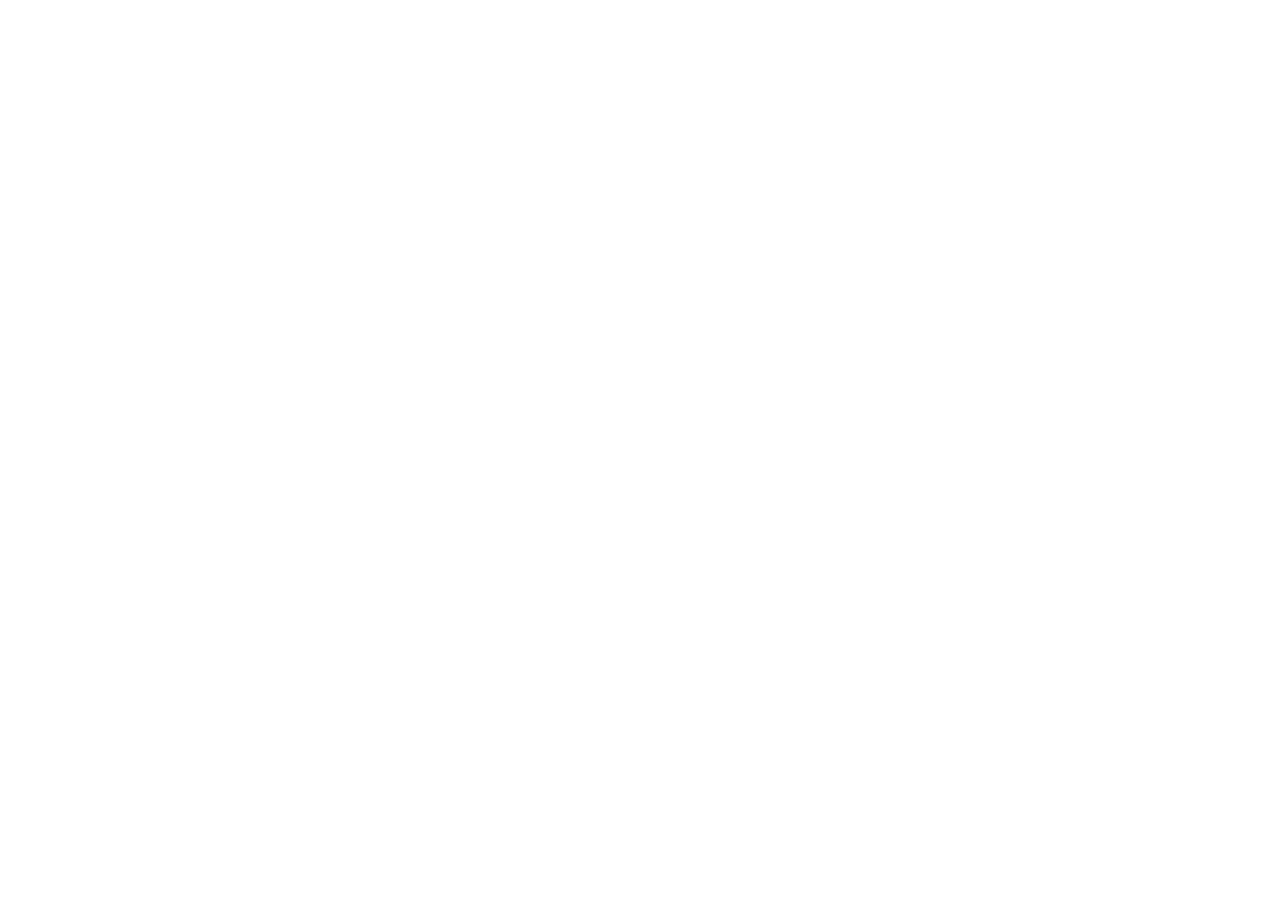
==== contacto/index.html @ 6a078e5f "chore: create multipage project structure" ====
<!DOCTYPE html>
<html lang="es">
<head>
  <meta charset="UTF-8">
  <meta name="viewport" content="width=device-width, initial-scale=1.0">
  <title>Contacto | Silveira Construcciones</title>
  <link rel="stylesheet" href="../css/style.css">
  <script src="../js/script.js" defer></script>
</head>
<body>
</body>
</html>
---- css/style.css ----
:root {
  --color-black: #111111;
  --color-dark: #1a1a1a;
  --color-gray: #6b6b6b;
  --color-light-gray: #f3f3f3;
  --color-white: #ffffff;
  --color-gold: #c6a15b;
  --color-gold-dark: #a88443;

  --space-xs: 0.25rem;
  --space-sm: 0.5rem;
  --space-md: 1rem;
  --space-lg: 1.5rem;
  --space-xl: 2rem;
  --space-2xl: 3rem;
  --space-3xl: 4rem;

  --content-max-width: 75rem;

  --transition-fast: 150ms ease;
  --transition-base: 250ms ease;
  --transition-slow: 400ms ease;
}

/* Reset básico */
*,
*::before,
*::after {
  box-sizing: border-box;
}

* {
  margin: 0;
  padding: 0;
}

body {
  line-height: 1.5;
}

img,
picture,
video,
canvas,
svg {
  display: block;
  max-width: 100%;
}

img,
video {
  height: auto;
}

button,
input,
textarea,
select {
  font: inherit;
}
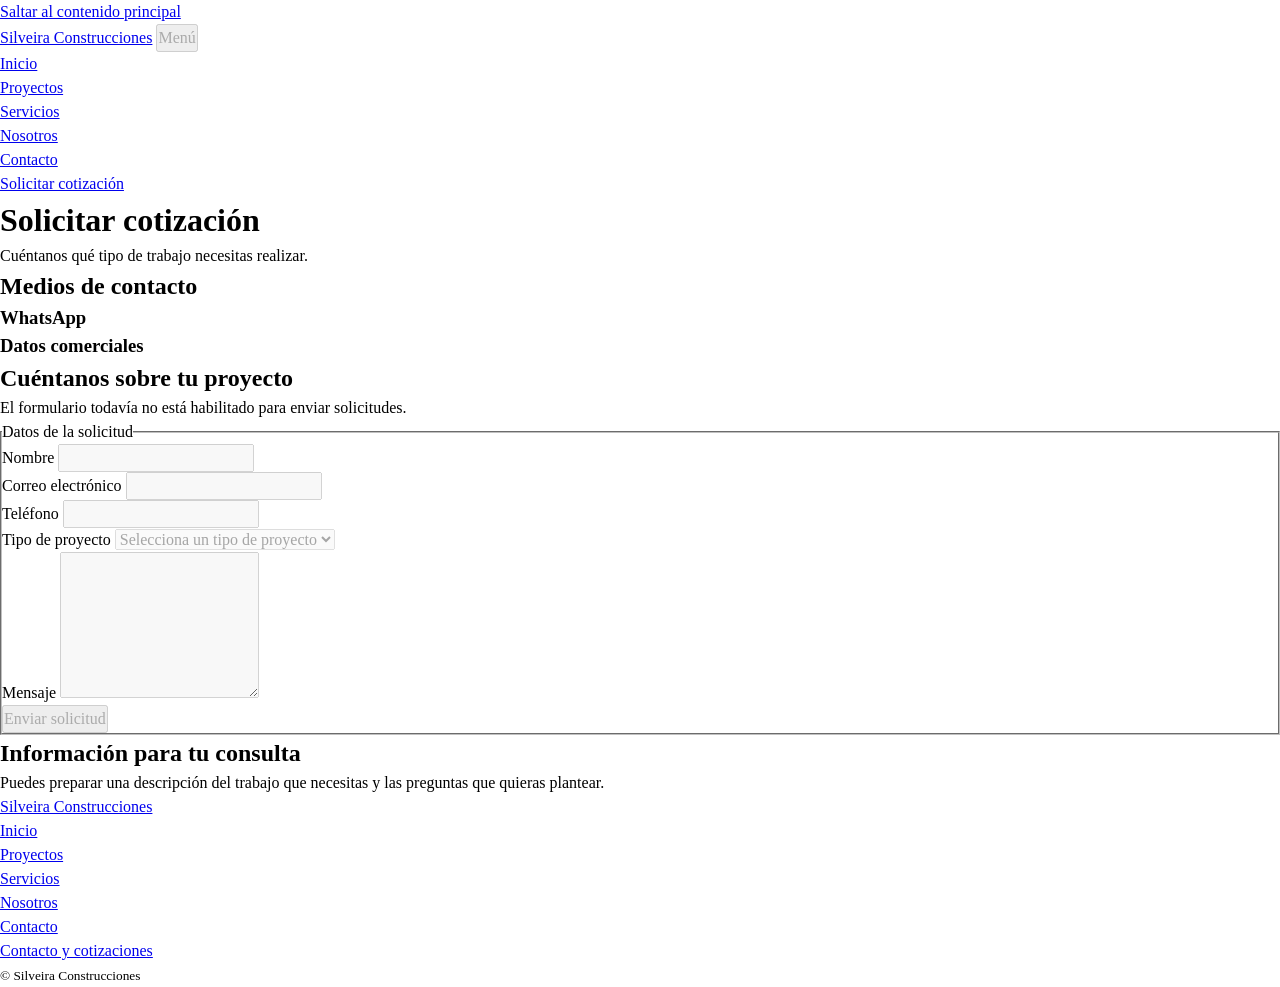
==== commit 10df3f2f: "feat: build semantic structure for main pages" ====
--- a/contacto/index.html
+++ b/contacto/index.html
@@ -8,5 +8,111 @@
   <script src="../js/script.js" defer></script>
 </head>
 <body>
+  <a class="skip-link" href="#contenido-principal">Saltar al contenido principal</a>
+
+  <!-- =========================
+       CABECERA Y NAVEGACIÓN
+  ========================= -->
+  <header class="site-header">
+    <a class="site-brand" href="../">Silveira Construcciones</a>
+    <button class="menu-toggle" type="button" aria-controls="main-navigation" aria-expanded="true" disabled>Menú</button>
+    <nav id="main-navigation" class="main-nav" aria-label="Navegación principal">
+      <ul class="nav-list">
+        <li><a class="nav-link" href="../">Inicio</a></li>
+        <li><a class="nav-link" href="../proyectos/">Proyectos</a></li>
+        <li><a class="nav-link" href="../servicios/">Servicios</a></li>
+        <li><a class="nav-link" href="../nosotros/">Nosotros</a></li>
+        <li><a class="nav-link" href="../contacto/" aria-current="page">Contacto</a></li>
+      </ul>
+    </nav>
+    <a class="button-link" href="../contacto/">Solicitar cotización</a>
+  </header>
+
+  <main id="contenido-principal" tabindex="-1">
+    <header class="page-intro">
+      <h1 id="page-title">Solicitar cotización</h1>
+      <p>Cuéntanos qué tipo de trabajo necesitas realizar.</p>
+    </header>
+
+    <section id="medios-de-contacto" aria-labelledby="medios-de-contacto-title">
+      <h2 id="medios-de-contacto-title">Medios de contacto</h2>
+      <h3>WhatsApp</h3>
+      <!-- Pendiente: confirmar el número y el enlace de WhatsApp antes de habilitar el contacto. -->
+      <h3>Datos comerciales</h3>
+      <!-- Pendiente: confirmar teléfono, correo electrónico, dirección si corresponde y demás datos comerciales. Incorporar los datos de contacto en un elemento address cuando estén disponibles. -->
+    </section>
+
+    <!-- =========================
+         FORMULARIO DE COTIZACIÓN
+    ========================= -->
+
+    <section id="formulario" aria-labelledby="formulario-title">
+      <h2 id="formulario-title">Cuéntanos sobre tu proyecto</h2>
+      <p id="form-status">El formulario todavía no está habilitado para enviar solicitudes.</p>
+      <form class="contact-form" aria-describedby="form-status">
+        <fieldset disabled>
+          <legend>Datos de la solicitud</legend>
+          <div class="form-field">
+            <label for="contact-name">Nombre</label>
+            <input id="contact-name" name="name" type="text" autocomplete="name">
+          </div>
+          <div class="form-field">
+            <label for="contact-email">Correo electrónico</label>
+            <input id="contact-email" name="email" type="email" autocomplete="email">
+          </div>
+          <div class="form-field">
+            <label for="contact-phone">Teléfono</label>
+            <input id="contact-phone" name="phone" type="tel" autocomplete="tel">
+          </div>
+          <div class="form-field">
+            <label for="project-type">Tipo de proyecto</label>
+            <select id="project-type" name="projectType">
+              <option value="">Selecciona un tipo de proyecto</option>
+              <option value="renovation">Reformas integrales</option>
+              <option value="construction">Construcción</option>
+              <option value="completion">Finalización de obras</option>
+              <option value="maintenance">Mantenimiento</option>
+            </select>
+          </div>
+          <div class="form-field">
+            <label for="contact-message">Mensaje</label>
+            <textarea id="contact-message" name="message" rows="6"></textarea>
+          </div>
+          <button type="button" disabled>Enviar solicitud</button>
+        </fieldset>
+      </form>
+      <!-- Pendiente: definir el envío, los campos obligatorios y el tratamiento de datos antes de habilitar el formulario. -->
+    </section>
+
+    <section id="consulta" aria-labelledby="consulta-title">
+      <h2 id="consulta-title">Información para tu consulta</h2>
+      <p>Puedes preparar una descripción del trabajo que necesitas y las preguntas que quieras plantear.</p>
+      <!-- Pendiente: confirmar qué información debe aportar el cliente y cómo se desarrolla la cotización, sin prometer plazos de respuesta. -->
+    </section>
+  </main>
+
+  <!-- =========================
+       PIE DE PÁGINA
+  ========================= -->
+  <footer class="site-footer">
+    <a class="site-brand" href="../">Silveira Construcciones</a>
+    <nav aria-label="Navegación del pie de página">
+      <ul class="footer-nav-list">
+        <li><a href="../">Inicio</a></li>
+        <li><a href="../proyectos/">Proyectos</a></li>
+        <li><a href="../servicios/">Servicios</a></li>
+        <li><a href="../nosotros/">Nosotros</a></li>
+        <li><a href="../contacto/" aria-current="page">Contacto</a></li>
+      </ul>
+    </nav>
+    <div class="footer-contact">
+      <a href="../contacto/">Contacto y cotizaciones</a>
+      <!-- Pendiente: incorporar los datos de contacto verificados en un elemento address. -->
+    </div>
+    <div class="footer-social">
+      <!-- Pendiente: incorporar el enlace al perfil real de Instagram una vez confirmada su URL. -->
+    </div>
+    <p class="copyright"><small>&copy; Silveira Construcciones</small></p>
+  </footer>
 </body>
 </html>
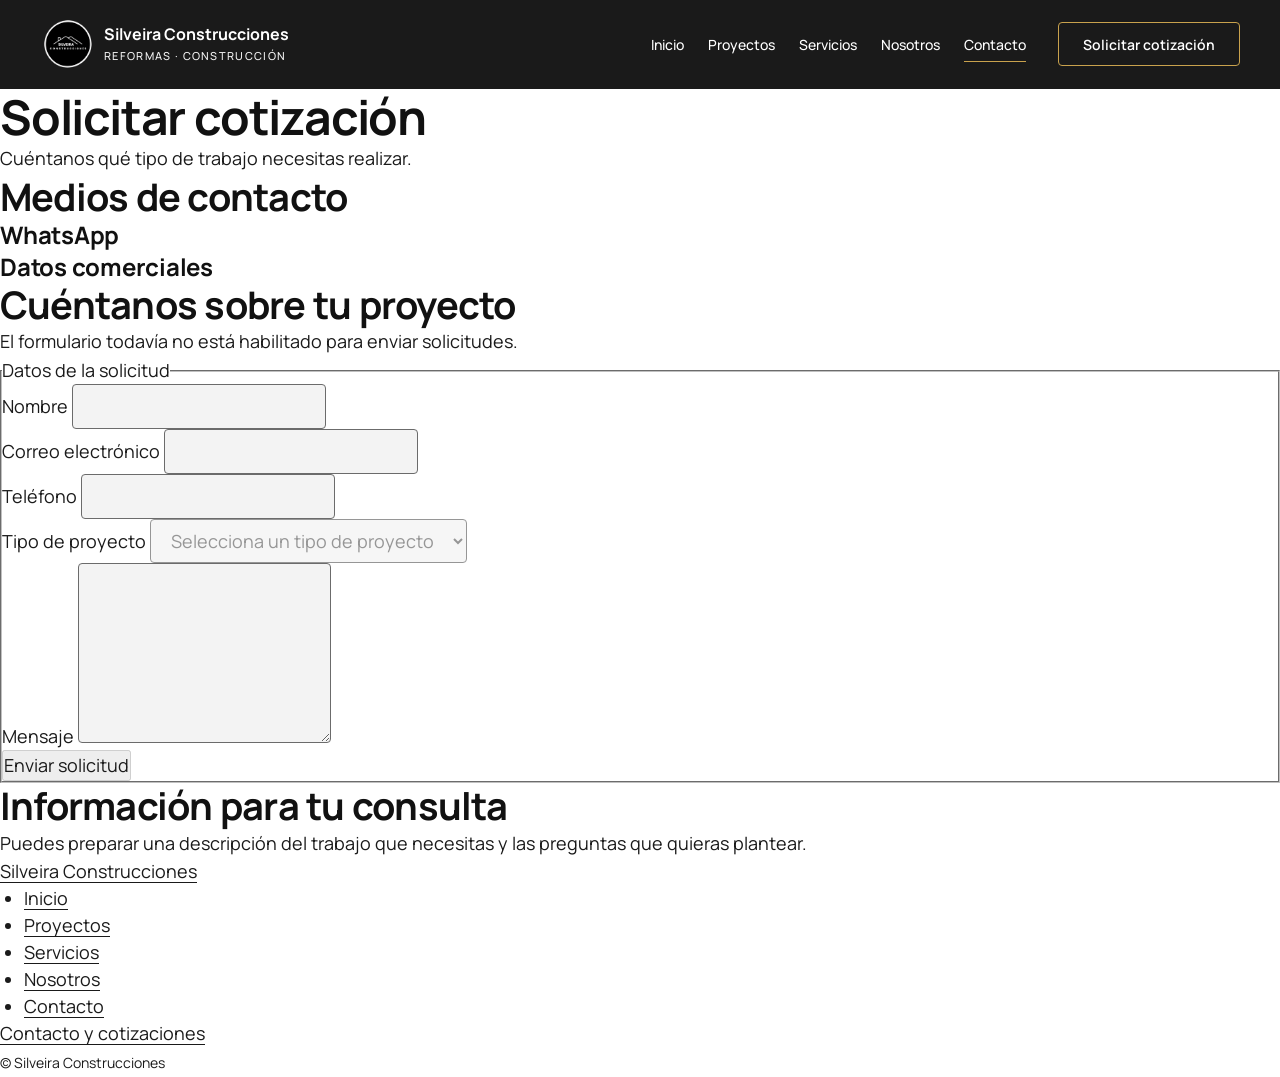
==== commit c4f27f54: "feat: build responsive header and hero" ====
--- a/contacto/index.html
+++ b/contacto/index.html
@@ -4,6 +4,7 @@
   <meta charset="UTF-8">
   <meta name="viewport" content="width=device-width, initial-scale=1.0">
   <title>Contacto | Silveira Construcciones</title>
+  <link rel="icon" type="image/png" href="../images/brand/silveira-logo.png">
   <link rel="stylesheet" href="../css/style.css">
   <script src="../js/script.js" defer></script>
 </head>
@@ -14,18 +15,29 @@
        CABECERA Y NAVEGACIÓN
   ========================= -->
   <header class="site-header">
-    <a class="site-brand" href="../">Silveira Construcciones</a>
-    <button class="menu-toggle" type="button" aria-controls="main-navigation" aria-expanded="true" disabled>Menú</button>
-    <nav id="main-navigation" class="main-nav" aria-label="Navegación principal">
-      <ul class="nav-list">
-        <li><a class="nav-link" href="../">Inicio</a></li>
-        <li><a class="nav-link" href="../proyectos/">Proyectos</a></li>
-        <li><a class="nav-link" href="../servicios/">Servicios</a></li>
-        <li><a class="nav-link" href="../nosotros/">Nosotros</a></li>
-        <li><a class="nav-link" href="../contacto/" aria-current="page">Contacto</a></li>
-      </ul>
-    </nav>
-    <a class="button-link" href="../contacto/">Solicitar cotización</a>
+    <div class="container site-header__inner">
+      <a class="header-brand" href="../" aria-label="Silveira Construcciones — Inicio">
+        <img class="header-brand__logo" src="../images/brand/silveira-logo.png" alt="">
+        <span class="header-brand__text">
+          <span class="header-brand__name">Silveira Construcciones</span>
+          <span class="header-brand__tagline">REFORMAS · CONSTRUCCIÓN</span>
+        </span>
+      </a>
+      <button class="menu-toggle" type="button" aria-controls="main-navigation" aria-expanded="false" aria-label="Abrir menú de navegación" hidden>
+        <span class="menu-toggle__icon" aria-hidden="true"><span></span><span></span><span></span></span>
+        <span>Menú</span>
+      </button>
+      <nav id="main-navigation" class="main-nav" aria-label="Navegación principal">
+        <ul class="nav-list">
+            <li><a class="nav-link" href="../">Inicio</a></li>
+            <li><a class="nav-link" href="../proyectos/">Proyectos</a></li>
+            <li><a class="nav-link" href="../servicios/">Servicios</a></li>
+            <li><a class="nav-link" href="../nosotros/">Nosotros</a></li>
+            <li><a class="nav-link" href="../contacto/" aria-current="page">Contacto</a></li>
+        </ul>
+        <a class="button-link button-link--secondary header-cta" href="../contacto/">Solicitar cotización</a>
+      </nav>
+    </div>
   </header>
 
   <main id="contenido-principal" tabindex="-1">
--- a/css/style.css
+++ b/css/style.css
@@ -1,11 +1,16 @@
+@import url("https://fonts.googleapis.com/css2?family=Manrope:wght@400;500;600;700;800&display=swap");
+
+/* =========================
+   VARIABLES
+========================= */
 :root {
   --color-black: #111111;
   --color-dark: #1a1a1a;
   --color-gray: #6b6b6b;
   --color-light-gray: #f3f3f3;
   --color-white: #ffffff;
-  --color-gold: #c6a15b;
-  --color-gold-dark: #a88443;
+  --color-gold: #c9a24d;
+  --color-gold-dark: #c08a24;
 
   --space-xs: 0.25rem;
   --space-sm: 0.5rem;
@@ -16,13 +21,26 @@
   --space-3xl: 4rem;
 
   --content-max-width: 75rem;
+  --container-gutter: clamp(var(--space-md), 4vw, var(--space-xl));
+  --section-spacing: clamp(var(--space-2xl), 6vw, var(--space-3xl));
+
+  --font-family-base:
+    "Manrope", system-ui, -apple-system, "Segoe UI", sans-serif;
+  --font-size-body: clamp(1rem, 0.95rem + 0.25vw, 1.125rem);
+  --font-size-h1: clamp(2rem, 1.5rem + 2vw, 3rem);
+  --font-size-h2: clamp(1.625rem, 1.25rem + 1.5vw, 2.375rem);
+  --font-size-h3: clamp(1.25rem, 1.125rem + 0.5vw, 1.5rem);
+  --font-size-small: 0.875rem;
+  --radius-sm: 0.25rem;
 
   --transition-fast: 150ms ease;
   --transition-base: 250ms ease;
   --transition-slow: 400ms ease;
 }
 
-/* Reset básico */
+/* =========================
+   RESET
+========================= */
 *,
 *::before,
 *::after {
@@ -32,10 +50,6 @@
 * {
   margin: 0;
   padding: 0;
-}
-
-body {
-  line-height: 1.5;
 }
 
 img,
@@ -58,3 +72,584 @@
 select {
   font: inherit;
 }
+
+/* =========================
+   BASE
+========================= */
+html {
+  min-height: 100%;
+  font-size: 100%;
+  scroll-behavior: auto;
+  scroll-padding-block-start: var(--space-md);
+}
+
+body {
+  min-height: 100vh;
+  min-height: 100svh;
+  background-color: var(--color-white);
+  color: var(--color-dark);
+  font-family: var(--font-family-base);
+  font-size: var(--font-size-body);
+  font-weight: 400;
+  line-height: 1.5;
+  overflow-wrap: break-word;
+}
+
+ul,
+ol {
+  padding-inline-start: var(--space-lg);
+}
+
+button,
+input,
+textarea,
+select {
+  color: inherit;
+}
+
+input,
+textarea,
+select {
+  max-width: 100%;
+  padding: var(--space-sm) var(--space-md);
+  border: 1px solid var(--color-gray);
+  border-radius: var(--radius-sm);
+  background-color: var(--color-white);
+}
+
+textarea {
+  resize: vertical;
+}
+
+input::placeholder,
+textarea::placeholder {
+  color: var(--color-gray);
+  opacity: 1;
+}
+
+button:not(:disabled),
+select:not(:disabled) {
+  cursor: pointer;
+}
+
+button:disabled,
+input:disabled,
+textarea:disabled,
+select:disabled {
+  cursor: not-allowed;
+}
+
+input:disabled,
+textarea:disabled,
+select:disabled {
+  background-color: var(--color-light-gray);
+  color: var(--color-gray);
+}
+
+/* =========================
+   TIPOGRAFÍA
+========================= */
+h1,
+h2,
+h3 {
+  color: var(--color-black);
+  font-weight: 700;
+  text-wrap: balance;
+}
+
+h1 {
+  font-size: var(--font-size-h1);
+  line-height: 1.15;
+  letter-spacing: -0.025em;
+}
+
+h2 {
+  font-size: var(--font-size-h2);
+  line-height: 1.2;
+  letter-spacing: -0.02em;
+}
+
+h3 {
+  font-size: var(--font-size-h3);
+  line-height: 1.3;
+  letter-spacing: -0.01em;
+}
+
+p {
+  line-height: 1.65;
+}
+
+p + p {
+  margin-block-start: var(--space-md);
+}
+
+small {
+  font-size: var(--font-size-small);
+  line-height: 1.5;
+}
+
+/* =========================
+   LAYOUT GLOBAL
+========================= */
+.container {
+  width: 100%;
+  max-width: calc(var(--content-max-width) + var(--container-gutter) * 2);
+  margin-inline: auto;
+  padding-inline: var(--container-gutter);
+}
+
+.section-spacing {
+  padding-block: var(--section-spacing);
+}
+
+/* =========================
+   ENLACES Y BOTONES
+========================= */
+a {
+  color: inherit;
+  text-decoration-line: underline;
+  text-decoration-thickness: 0.08em;
+  text-underline-offset: 0.2em;
+  text-decoration-skip-ink: auto;
+  transition: text-decoration-color var(--transition-fast);
+}
+
+a:active {
+  text-decoration-thickness: 0.12em;
+}
+
+.button-link {
+  display: inline-flex;
+  align-items: center;
+  justify-content: center;
+  gap: var(--space-sm);
+  min-height: 2.75rem;
+  max-width: 100%;
+  padding: var(--space-sm) var(--space-lg);
+  border: 1px solid var(--color-gold);
+  border-radius: var(--radius-sm);
+  background-color: var(--color-gold);
+  color: var(--color-black);
+  font-weight: 700;
+  line-height: 1.5;
+  text-align: center;
+  text-decoration: none;
+  transition:
+    background-color var(--transition-fast),
+    border-color var(--transition-fast),
+    color var(--transition-fast);
+}
+
+.button-link--secondary {
+  border-color: currentColor;
+  background-color: transparent;
+  color: inherit;
+}
+
+@media (hover: hover) {
+  a:hover {
+    text-decoration-color: var(--color-gold-dark);
+  }
+
+  .button-link:hover {
+    border-color: var(--color-gold-dark);
+    background-color: var(--color-gold-dark);
+    color: var(--color-black);
+  }
+
+  .button-link--secondary:hover {
+    border-color: var(--color-gold);
+    background-color: var(--color-gold);
+    color: var(--color-black);
+  }
+}
+
+.button-link:active {
+  border-color: var(--color-black);
+  background-color: var(--color-black);
+  color: var(--color-white);
+}
+
+/* =========================
+   ACCESIBILIDAD
+========================= */
+:focus-visible {
+  outline: 3px solid var(--color-black);
+  outline-offset: 3px;
+  box-shadow: 0 0 0 3px var(--color-white);
+}
+
+.skip-link {
+  position: fixed;
+  inset-block-start: var(--space-md);
+  inset-inline-start: var(--space-md);
+  z-index: 100;
+  width: 1px;
+  height: 1px;
+  overflow: hidden;
+  clip-path: inset(50%);
+  white-space: nowrap;
+}
+
+.skip-link:focus {
+  width: auto;
+  height: auto;
+  max-width: calc(100% - var(--space-xl));
+  padding: var(--space-sm) var(--space-md);
+  border-radius: var(--radius-sm);
+  background-color: var(--color-white);
+  color: var(--color-black);
+  overflow: visible;
+  clip-path: none;
+  white-space: normal;
+}
+
+@media (prefers-reduced-motion: reduce) {
+  :root {
+    --transition-fast: 0s;
+    --transition-base: 0s;
+    --transition-slow: 0s;
+  }
+}
+
+/* =========================
+   CABECERA Y NAVEGACIÓN
+========================= */
+.site-header {
+  position: sticky;
+  top: 0;
+  z-index: 20;
+  background-color: var(--color-dark);
+  color: var(--color-white);
+  border-block-end: 1px solid transparent;
+  transition:
+    background-color var(--transition-base),
+    border-color var(--transition-base);
+}
+
+.site-header__inner {
+  display: flex;
+  align-items: center;
+  justify-content: space-between;
+  gap: var(--space-xl);
+  min-height: 5.25rem;
+  padding-block: var(--space-md);
+  transition:
+    padding-block var(--transition-base),
+    min-height var(--transition-base);
+}
+
+.header-brand {
+  display: inline-flex;
+  align-items: center;
+  gap: var(--space-sm);
+  flex-shrink: 0;
+  text-decoration: none;
+}
+
+.header-brand__logo {
+  width: 3.5rem;
+  height: auto;
+  max-height: 3.5rem;
+  object-fit: contain;
+  transition:
+    width var(--transition-base),
+    max-height var(--transition-base);
+}
+
+.header-brand__text {
+  display: grid;
+  gap: var(--space-xs);
+}
+
+.header-brand__name {
+  font-size: 1rem;
+  font-weight: 700;
+  line-height: 1.25;
+}
+
+.header-brand__tagline {
+  color: var(--color-light-gray);
+  font-size: 0.6875rem;
+  font-weight: 500;
+  letter-spacing: 0.12em;
+}
+
+.main-nav {
+  display: flex;
+  align-items: center;
+  justify-content: flex-end;
+  gap: var(--space-xl);
+  min-width: 0;
+}
+
+.main-nav[hidden],
+.menu-toggle[hidden] {
+  display: none;
+}
+
+.nav-list {
+  display: flex;
+  align-items: center;
+  gap: var(--space-lg);
+  padding: 0;
+  list-style: none;
+}
+
+.nav-link {
+  position: relative;
+  display: inline-flex;
+  align-items: center;
+  min-height: 2.75rem;
+  font-size: var(--font-size-small);
+  font-weight: 500;
+  text-decoration: none;
+}
+
+.nav-link::after {
+  content: "";
+  position: absolute;
+  inset-inline: 0;
+  inset-block-end: var(--space-xs);
+  height: 1px;
+  background-color: var(--color-gold);
+  transform: scaleX(0);
+  transform-origin: left;
+  transition: transform var(--transition-fast);
+}
+
+.nav-link[aria-current="page"]::after,
+.nav-link:focus-visible::after {
+  transform: scaleX(1);
+}
+
+.header-cta {
+  flex-shrink: 0;
+  border-color: var(--color-gold);
+  font-size: var(--font-size-small);
+  font-weight: 600;
+}
+
+.menu-toggle {
+  display: inline-flex;
+  align-items: center;
+  justify-content: center;
+  gap: var(--space-sm);
+  flex-shrink: 0;
+  min-width: 2.75rem;
+  min-height: 2.75rem;
+  padding: var(--space-sm);
+  border: 1px solid transparent;
+  background: transparent;
+  color: inherit;
+  font-size: var(--font-size-small);
+}
+
+.menu-toggle__icon {
+  display: grid;
+  gap: var(--space-xs);
+  width: 1.25rem;
+}
+
+.menu-toggle__icon span {
+  height: 2px;
+  background-color: currentColor;
+}
+
+.menu-toggle[aria-expanded="true"] {
+  color: var(--color-gold);
+}
+
+.site-header.is-scrolled {
+  background-color: var(--color-black);
+  border-block-end-color: var(--color-gray);
+}
+
+.site-header.is-scrolled .site-header__inner {
+  min-height: 4.5rem;
+  padding-block: var(--space-sm);
+}
+
+.site-header.is-scrolled .header-brand__logo {
+  width: 3rem;
+  max-height: 3rem;
+}
+
+.site-header + main {
+  scroll-margin-block-start: 6rem;
+}
+
+@media (hover: hover) {
+  .nav-link:hover::after {
+    transform: scaleX(1);
+  }
+}
+
+@media (max-width: 69.999rem) {
+  .site-header__inner {
+    flex-wrap: wrap;
+    gap: var(--space-md);
+  }
+
+  .main-nav {
+    flex-basis: 100%;
+    flex-direction: column;
+    align-items: stretch;
+    gap: var(--space-lg);
+    padding-block: var(--space-sm) var(--space-lg);
+  }
+
+  .nav-list {
+    flex-direction: column;
+    align-items: stretch;
+    gap: var(--space-xs);
+  }
+
+  .nav-link {
+    width: 100%;
+    padding-block: var(--space-sm);
+    font-size: 1rem;
+  }
+
+  .nav-link::after {
+    inset-inline-end: auto;
+    width: var(--space-lg);
+  }
+
+  .site-header:not(.is-enhanced) {
+    position: static;
+  }
+
+  .site-header.is-enhanced .main-nav {
+    position: absolute;
+    inset-inline: 0;
+    top: 100%;
+    max-height: calc(100vh - 6rem);
+    max-height: calc(100dvh - 6rem);
+    overflow-y: auto;
+    padding: var(--space-md) var(--container-gutter) var(--space-lg);
+    border-block-end: 1px solid var(--color-gray);
+    background-color: var(--color-black);
+  }
+}
+
+@media (max-width: 39.999rem) {
+  .site-header__inner {
+    column-gap: var(--space-sm);
+  }
+
+  .header-brand {
+    flex: 1;
+    min-width: 0;
+  }
+
+  .header-brand__logo {
+    width: 2.75rem;
+    max-height: 2.75rem;
+    flex-shrink: 0;
+  }
+
+  .site-header.is-scrolled .header-brand__logo {
+    width: 2.5rem;
+    max-height: 2.5rem;
+  }
+
+  .header-brand__name {
+    max-width: 11rem;
+    font-size: var(--font-size-small);
+  }
+
+  .header-brand__tagline {
+    display: none;
+  }
+}
+
+/* =========================
+   HERO
+========================= */
+.hero {
+  background-color: var(--color-dark);
+  color: var(--color-white);
+}
+
+.hero__inner {
+  display: grid;
+  grid-template-columns: minmax(0, 0.9fr) minmax(0, 1.1fr);
+  align-items: start;
+  gap: clamp(var(--space-lg), 4vw, var(--space-3xl));
+  padding-block: var(--section-spacing);
+}
+
+.hero__content {
+  display: grid;
+  gap: var(--space-lg);
+  min-width: 0;
+}
+
+.hero__eyebrow {
+  color: var(--color-gold);
+  font-size: 0.75rem;
+  font-weight: 600;
+  letter-spacing: 0.1em;
+}
+
+.hero h1 {
+  max-width: 19ch;
+  color: var(--color-white);
+}
+
+.hero__description {
+  max-width: 44ch;
+  color: var(--color-light-gray);
+}
+
+.hero__actions {
+  display: flex;
+  flex-wrap: wrap;
+  gap: var(--space-md);
+  margin-block-start: var(--space-sm);
+}
+
+.hero__proof {
+  color: var(--color-light-gray);
+  font-size: var(--font-size-small);
+}
+
+.hero__media {
+  width: 100%;
+  max-width: 32rem;
+  min-width: 0;
+  justify-self: end;
+}
+
+.hero__image {
+  width: 100%;
+  height: auto;
+  aspect-ratio: 4 / 5;
+  object-fit: cover;
+  object-position: center;
+}
+
+.hero__media figcaption {
+  padding-block-start: var(--space-sm);
+  color: var(--color-light-gray);
+  font-size: var(--font-size-small);
+}
+
+@media (max-width: 47.999rem) {
+  .hero__inner {
+    grid-template-columns: minmax(0, 1fr);
+    gap: var(--space-2xl);
+  }
+
+  .hero__media {
+    max-width: none;
+  }
+}
+
+@media (max-width: 39.999rem) {
+  .hero__actions {
+    flex-direction: column;
+    align-items: stretch;
+  }
+}
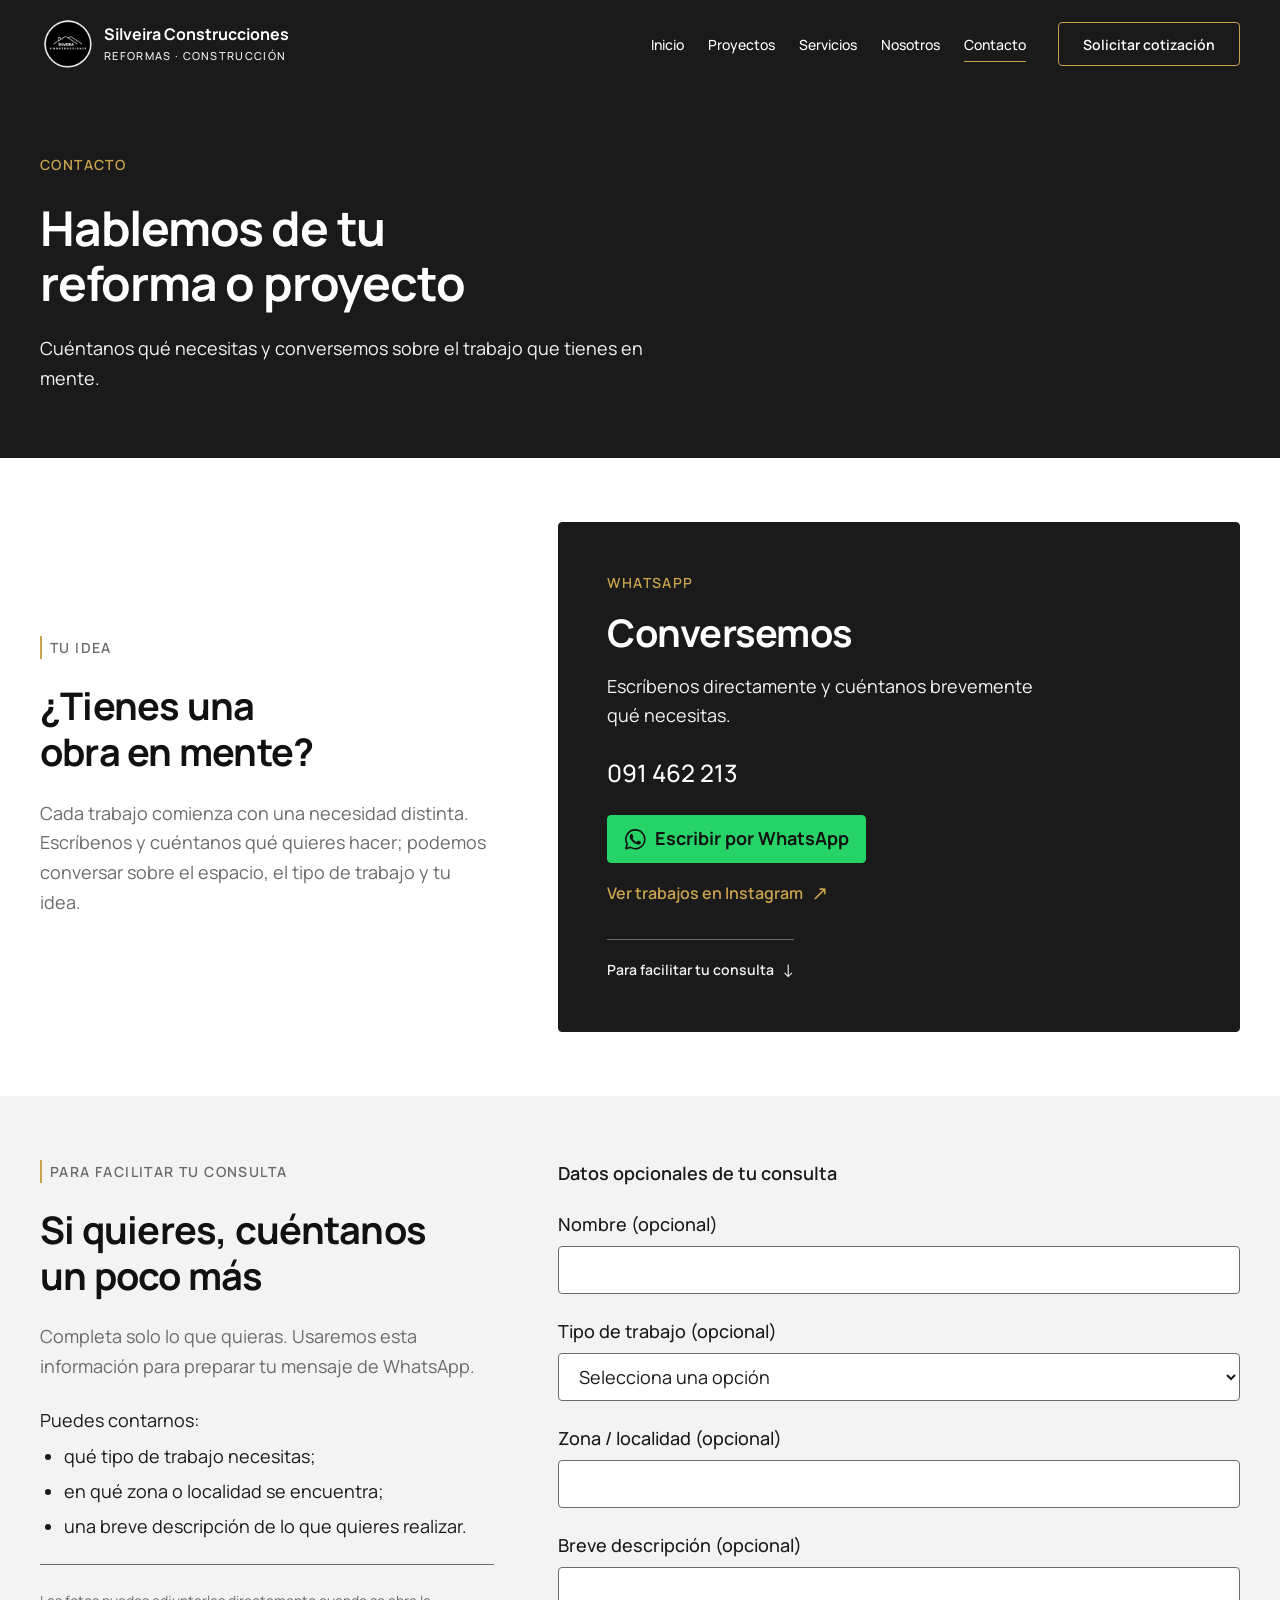
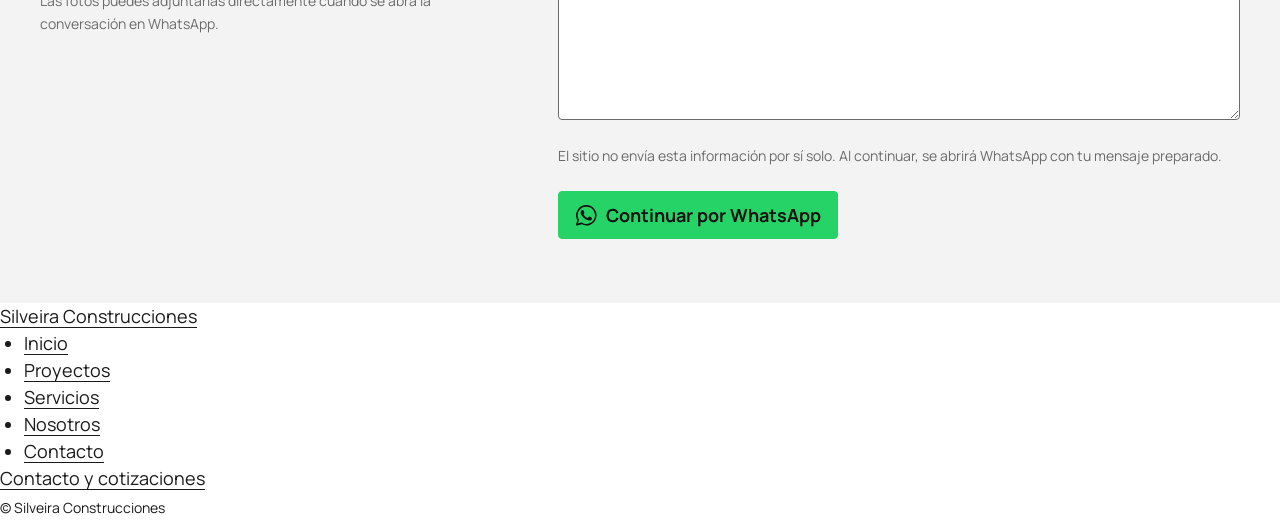
==== commit 9131980d: "feat: complete contact page and WhatsApp flow" ====
--- a/contacto/index.html
+++ b/contacto/index.html
@@ -32,7 +32,7 @@
             <li><a class="nav-link" href="../">Inicio</a></li>
             <li><a class="nav-link" href="../proyectos/">Proyectos</a></li>
             <li><a class="nav-link" href="../servicios/">Servicios</a></li>
-            <li><a class="nav-link" href="../nosotros/">Nosotros</a></li>
+            <li><a class="nav-link" href="../#nosotros">Nosotros</a></li>
             <li><a class="nav-link" href="../contacto/" aria-current="page">Contacto</a></li>
         </ul>
         <a class="button-link button-link--secondary header-cta" href="../contacto/">Solicitar cotización</a>
@@ -41,65 +41,89 @@
   </header>
 
   <main id="contenido-principal" tabindex="-1">
-    <header class="page-intro">
-      <h1 id="page-title">Solicitar cotización</h1>
-      <p>Cuéntanos qué tipo de trabajo necesitas realizar.</p>
+    <header class="contact-page-intro section-spacing">
+      <div class="container contact-page-intro__inner">
+        <p class="contact-page-intro__eyebrow">CONTACTO</p>
+        <h1 id="page-title">Hablemos de tu reforma o proyecto</h1>
+        <p class="contact-page-intro__description">Cuéntanos qué necesitas y conversemos sobre el trabajo que tienes en mente.</p>
+      </div>
     </header>
 
-    <section id="medios-de-contacto" aria-labelledby="medios-de-contacto-title">
-      <h2 id="medios-de-contacto-title">Medios de contacto</h2>
-      <h3>WhatsApp</h3>
-      <!-- Pendiente: confirmar el número y el enlace de WhatsApp antes de habilitar el contacto. -->
-      <h3>Datos comerciales</h3>
-      <!-- Pendiente: confirmar teléfono, correo electrónico, dirección si corresponde y demás datos comerciales. Incorporar los datos de contacto en un elemento address cuando estén disponibles. -->
+    <section id="medios-de-contacto" class="contact-section section-spacing" aria-labelledby="contact-idea-title">
+      <div class="container contact-section__inner">
+        <div class="contact-section__content">
+          <p class="contact-section__eyebrow">TU IDEA</p>
+          <h2 id="contact-idea-title">¿Tienes una obra en mente?</h2>
+          <p class="contact-section__description">Cada trabajo comienza con una necesidad distinta. Escríbenos y cuéntanos qué quieres hacer; podemos conversar sobre el espacio, el tipo de trabajo y tu idea.</p>
+        </div>
+
+        <div class="contact-card">
+          <p class="contact-card__eyebrow">WHATSAPP</p>
+          <h2 id="contact-card-title" class="contact-card__title">Conversemos</h2>
+          <p class="contact-card__description">Escríbenos directamente y cuéntanos brevemente qué necesitas.</p>
+          <address class="contact-card__number">091 462 213</address>
+          <div class="contact-card__actions">
+            <a class="button-link contact-card__whatsapp" href="https://wa.me/59891462213?text=Hola%2C%20vengo%20desde%20el%20sitio%20web%20de%20Silveira%20Construcciones%20y%20me%20gustar%C3%ADa%20consultar%20por%20mi%20reforma%2Fproyecto." target="_blank" rel="noopener noreferrer"><svg class="contact-whatsapp-icon" xmlns="http://www.w3.org/2000/svg" viewBox="0 0 24 24" fill="currentColor" aria-hidden="true" focusable="false"><path d="M12 2a10 10 0 0 0-8.66 15L2 22l5.13-1.35A10 10 0 1 0 12 2Z" fill="none" stroke="currentColor" stroke-width="1.7" stroke-linejoin="round"/><path d="M17.472 14.382c-.297-.149-1.758-.867-2.03-.967-.273-.099-.471-.148-.67.15-.197.297-.767.966-.94 1.164-.173.199-.347.223-.644.075-.297-.149-1.255-.463-2.39-1.475-.883-.788-1.48-1.761-1.653-2.059-.173-.297-.018-.458.13-.606.134-.133.298-.347.446-.521.149-.173.198-.297.298-.496.099-.198.05-.372-.025-.521-.075-.148-.669-1.611-.916-2.206-.242-.579-.487-.5-.669-.51l-.57-.01c-.198 0-.52.074-.792.372-.272.297-1.04 1.016-1.04 2.479 0 1.462 1.065 2.875 1.213 3.074.149.198 2.096 3.2 5.077 4.487.709.306 1.262.489 1.694.626.712.226 1.36.194 1.871.118.571-.085 1.758-.719 2.006-1.413.248-.694.248-1.289.173-1.413-.074-.124-.272-.198-.57-.347Z"/></svg>Escribir por WhatsApp</a>
+            <a class="contact-card__instagram" href="https://www.instagram.com/silveira.construcciones/" target="_blank" rel="noopener noreferrer">Ver trabajos en Instagram <span aria-hidden="true">↗</span></a>
+          </div>
+          <a class="contact-card__guide-link" href="#preparar-consulta">Para facilitar tu consulta <span aria-hidden="true">↓</span></a>
+        </div>
+      </div>
     </section>
 
-    <!-- =========================
-         FORMULARIO DE COTIZACIÓN
-    ========================= -->
+    <section id="preparar-consulta" class="contact-prepare section-spacing" aria-labelledby="contact-prepare-title">
+      <div class="container contact-prepare__inner">
+        <div class="contact-prepare__content">
+          <p class="contact-prepare__eyebrow">PARA FACILITAR TU CONSULTA</p>
+          <h2 id="contact-prepare-title">Si quieres, cuéntanos un poco más</h2>
+          <p class="contact-prepare__description">Completa solo lo que quieras. Usaremos esta información para preparar tu mensaje de WhatsApp.</p>
+          <div class="contact-prepare__tips">
+            <p>Puedes contarnos:</p>
+            <ul>
+              <li>qué tipo de trabajo necesitas;</li>
+              <li>en qué zona o localidad se encuentra;</li>
+              <li>una breve descripción de lo que quieres realizar.</li>
+            </ul>
+          </div>
+          <p class="contact-prepare__photos">Las fotos puedes adjuntarlas directamente cuando se abra la conversación en WhatsApp.</p>
+        </div>
 
-    <section id="formulario" aria-labelledby="formulario-title">
-      <h2 id="formulario-title">Cuéntanos sobre tu proyecto</h2>
-      <p id="form-status">El formulario todavía no está habilitado para enviar solicitudes.</p>
-      <form class="contact-form" aria-describedby="form-status">
-        <fieldset disabled>
-          <legend>Datos de la solicitud</legend>
-          <div class="form-field">
-            <label for="contact-name">Nombre</label>
-            <input id="contact-name" name="name" type="text" autocomplete="name">
-          </div>
-          <div class="form-field">
-            <label for="contact-email">Correo electrónico</label>
-            <input id="contact-email" name="email" type="email" autocomplete="email">
-          </div>
-          <div class="form-field">
-            <label for="contact-phone">Teléfono</label>
-            <input id="contact-phone" name="phone" type="tel" autocomplete="tel">
-          </div>
-          <div class="form-field">
-            <label for="project-type">Tipo de proyecto</label>
-            <select id="project-type" name="projectType">
-              <option value="">Selecciona un tipo de proyecto</option>
-              <option value="renovation">Reformas integrales</option>
-              <option value="construction">Construcción</option>
-              <option value="completion">Finalización de obras</option>
-              <option value="maintenance">Mantenimiento</option>
-            </select>
-          </div>
-          <div class="form-field">
-            <label for="contact-message">Mensaje</label>
-            <textarea id="contact-message" name="message" rows="6"></textarea>
-          </div>
-          <button type="button" disabled>Enviar solicitud</button>
-        </fieldset>
-      </form>
-      <!-- Pendiente: definir el envío, los campos obligatorios y el tratamiento de datos antes de habilitar el formulario. -->
-    </section>
-
-    <section id="consulta" aria-labelledby="consulta-title">
-      <h2 id="consulta-title">Información para tu consulta</h2>
-      <p>Puedes preparar una descripción del trabajo que necesitas y las preguntas que quieras plantear.</p>
-      <!-- Pendiente: confirmar qué información debe aportar el cliente y cómo se desarrolla la cotización, sin prometer plazos de respuesta. -->
+        <form class="contact-form" data-contact-whatsapp-form aria-labelledby="contact-prepare-title" aria-describedby="contact-form-status">
+          <fieldset class="contact-form__fields" disabled>
+            <legend class="contact-form__legend">Datos opcionales de tu consulta</legend>
+            <div class="contact-form__field">
+              <label for="contact-name">Nombre (opcional)</label>
+              <input id="contact-name" name="name" type="text" autocomplete="name">
+            </div>
+            <div class="contact-form__field">
+              <label for="contact-work-type">Tipo de trabajo (opcional)</label>
+              <select id="contact-work-type" name="workType">
+                <option value="">Selecciona una opción</option>
+                <option value="Reforma integral">Reforma integral</option>
+                <option value="Baño">Baño</option>
+                <option value="Cocina">Cocina</option>
+                <option value="Revestimiento">Revestimiento</option>
+                <option value="Construcción">Construcción</option>
+                <option value="Terminaciones">Terminaciones</option>
+                <option value="Otro">Otro</option>
+              </select>
+            </div>
+            <div class="contact-form__field">
+              <label for="contact-location">Zona / localidad (opcional)</label>
+              <input id="contact-location" name="location" type="text" autocomplete="address-level2">
+            </div>
+            <div class="contact-form__field">
+              <label for="contact-description">Breve descripción (opcional)</label>
+              <textarea id="contact-description" name="description" rows="5"></textarea>
+            </div>
+            <p id="contact-form-status" class="contact-form__note">El sitio no envía esta información por sí solo. Al continuar, se abrirá WhatsApp con tu mensaje preparado.</p>
+            <button class="button-link contact-form__submit" type="submit"><svg class="contact-whatsapp-icon" xmlns="http://www.w3.org/2000/svg" viewBox="0 0 24 24" fill="currentColor" aria-hidden="true" focusable="false"><path d="M12 2a10 10 0 0 0-8.66 15L2 22l5.13-1.35A10 10 0 1 0 12 2Z" fill="none" stroke="currentColor" stroke-width="1.7" stroke-linejoin="round"/><path d="M17.472 14.382c-.297-.149-1.758-.867-2.03-.967-.273-.099-.471-.148-.67.15-.197.297-.767.966-.94 1.164-.173.199-.347.223-.644.075-.297-.149-1.255-.463-2.39-1.475-.883-.788-1.48-1.761-1.653-2.059-.173-.297-.018-.458.13-.606.134-.133.298-.347.446-.521.149-.173.198-.297.298-.496.099-.198.05-.372-.025-.521-.075-.148-.669-1.611-.916-2.206-.242-.579-.487-.5-.669-.51l-.57-.01c-.198 0-.52.074-.792.372-.272.297-1.04 1.016-1.04 2.479 0 1.462 1.065 2.875 1.213 3.074.149.198 2.096 3.2 5.077 4.487.709.306 1.262.489 1.694.626.712.226 1.36.194 1.871.118.571-.085 1.758-.719 2.006-1.413.248-.694.248-1.289.173-1.413-.074-.124-.272-.198-.57-.347Z"/></svg>Continuar por WhatsApp</button>
+          </fieldset>
+          <noscript>
+            <p class="contact-form__note">Para escribirnos sin JavaScript, usa el enlace «Escribir por WhatsApp» de la sección de contacto.</p>
+          </noscript>
+        </form>
+      </div>
     </section>
   </main>
 
@@ -113,7 +137,7 @@
         <li><a href="../">Inicio</a></li>
         <li><a href="../proyectos/">Proyectos</a></li>
         <li><a href="../servicios/">Servicios</a></li>
-        <li><a href="../nosotros/">Nosotros</a></li>
+        <li><a href="../#nosotros">Nosotros</a></li>
         <li><a href="../contacto/" aria-current="page">Contacto</a></li>
       </ul>
     </nav>
--- a/css/style.css
+++ b/css/style.css
@@ -11,6 +11,7 @@
   --color-white: #ffffff;
   --color-gold: #c9a24d;
   --color-gold-dark: #c08a24;
+  --color-projects-background: #e8e8e6;
 
   --space-xs: 0.25rem;
   --space-sm: 0.5rem;
@@ -625,6 +626,7 @@
 .hero__image {
   width: 100%;
   height: auto;
+  border-radius: var(--radius-sm);
   aspect-ratio: 4 / 5;
   object-fit: cover;
   object-position: center;
@@ -653,3 +655,1250 @@
     align-items: stretch;
   }
 }
+
+/* =========================
+   PROYECTOS
+========================= */
+.projects-section {
+  background-color: var(--color-projects-background);
+}
+
+.projects-section__header {
+  display: flex;
+  flex-direction: column;
+  align-items: flex-start;
+  gap: var(--space-lg);
+}
+
+.projects-section__link {
+  flex-shrink: 0;
+}
+
+.projects-intro {
+  display: grid;
+  gap: var(--space-md);
+}
+
+.projects-intro p {
+  max-width: 60ch;
+  color: var(--color-gray);
+}
+
+.projects-page-intro {
+  background-color: var(--color-dark);
+}
+
+.projects-page-intro .projects-intro {
+  justify-items: center;
+  text-align: center;
+}
+
+.projects-page-intro .projects-intro::before {
+  content: "";
+  display: block;
+  width: clamp(14rem, 28vw, 22rem);
+  height: 1px;
+  background-color: var(--color-gold);
+  transform: scaleX(1);
+  transform-origin: center;
+}
+
+.projects-page-intro h1 {
+  color: var(--color-white);
+}
+
+.projects-page-intro p {
+  max-width: 44ch;
+  color: var(--color-light-gray);
+  text-wrap: balance;
+}
+
+@keyframes projects-intro-line-reveal {
+  from {
+    transform: scaleX(0);
+  }
+
+  to {
+    transform: scaleX(1);
+  }
+}
+
+@media (prefers-reduced-motion: no-preference) {
+  .projects-page-intro .projects-intro::before {
+    animation: projects-intro-line-reveal 500ms ease-out;
+  }
+}
+
+.projects-grid {
+  display: grid;
+  grid-template-columns: minmax(0, 1fr);
+  align-items: start;
+  gap: var(--space-2xl) var(--space-xl);
+  margin-block-start: var(--space-2xl);
+}
+
+.project-card {
+  width: 100%;
+  max-width: 24rem;
+  min-width: 0;
+  scroll-margin-top: 5.25rem;
+}
+
+.project-card:only-child {
+  grid-column: 1 / -1;
+  max-width: 32rem;
+}
+
+[data-projects="home"] > .project-card:only-child {
+  max-width: 28rem;
+}
+
+.project-card__media-action {
+  display: block;
+  width: 100%;
+  padding: 0;
+  border: 0;
+  border-radius: var(--radius-sm);
+  background: transparent;
+  color: inherit;
+  text-decoration: none;
+  overflow: hidden;
+}
+
+.project-card__image {
+  width: 100%;
+  aspect-ratio: 4 / 5;
+  object-fit: cover;
+  border-radius: var(--radius-sm);
+}
+
+.project-card__content {
+  display: grid;
+  gap: var(--space-sm);
+  padding-block-start: var(--space-lg);
+}
+
+.project-card__title {
+  font-size: var(--font-size-h3);
+}
+
+.project-card__location {
+  color: var(--color-gray);
+}
+
+.project-card__actions {
+  margin-block-start: var(--space-sm);
+}
+
+.project-action {
+  position: relative;
+  display: inline-flex;
+  align-items: center;
+  gap: var(--space-sm);
+  width: fit-content;
+  max-width: 100%;
+  min-height: 2.75rem;
+  padding: 0;
+  border: 0;
+  background: transparent;
+  color: var(--color-dark);
+  font-weight: 600;
+  text-decoration: none;
+  cursor: pointer;
+  transition: color var(--transition-fast);
+}
+
+.project-action::before {
+  content: "";
+  position: absolute;
+  inset-inline: 0;
+  inset-block-end: var(--space-xs);
+  height: 1px;
+  background-color: var(--color-gold);
+  transform: scaleX(0);
+  transform-origin: left;
+  transition: transform var(--transition-fast);
+}
+
+.project-action--navigate::after {
+  content: "→";
+  flex-shrink: 0;
+  margin-inline-end: 0.375rem;
+  color: var(--color-gold-dark);
+  font-weight: 400;
+  transition: transform var(--transition-fast);
+}
+
+.project-action:focus-visible::before {
+  transform: scaleX(1);
+}
+
+.project-action--navigate:focus-visible::after {
+  transform: translateX(0.375rem);
+}
+
+@media (hover: hover) {
+  .project-action:hover::before {
+    transform: scaleX(1);
+  }
+
+  .project-action--navigate:hover::after {
+    transform: translateX(0.375rem);
+  }
+}
+
+@media (prefers-reduced-motion: reduce) {
+  .project-action--navigate:hover::after,
+  .project-action--navigate:focus-visible::after {
+    transform: none;
+  }
+}
+
+@media (min-width: 48rem) {
+  .projects-grid {
+    grid-template-columns: repeat(2, minmax(0, 1fr));
+  }
+}
+
+@media (min-width: 64rem) {
+  .projects-section__header {
+    flex-direction: row;
+    align-items: flex-end;
+    justify-content: space-between;
+    gap: var(--space-2xl);
+  }
+
+  .projects-grid {
+    grid-template-columns: repeat(3, minmax(0, 1fr));
+  }
+}
+
+/* =========================
+   GALERÍA MODAL
+========================= */
+body.is-project-gallery-open {
+  overflow: hidden;
+}
+
+.project-gallery {
+  width: 100%;
+  max-width: 100%;
+  height: 100vh;
+  height: 100dvh;
+  max-height: 100vh;
+  max-height: 100dvh;
+  margin: auto;
+  padding: 0;
+  border: 0;
+  border-radius: 0;
+  background-color: var(--color-dark);
+  color: var(--color-white);
+}
+
+.project-gallery::backdrop {
+  background-color: rgb(17 17 17 / 80%);
+}
+
+.project-gallery__panel {
+  display: grid;
+  grid-template-rows: auto minmax(0, 1fr) auto;
+  gap: var(--space-md);
+  height: 100%;
+  padding: var(--space-md);
+}
+
+.project-gallery__header {
+  display: flex;
+  align-items: flex-start;
+  justify-content: space-between;
+  gap: var(--space-md);
+}
+
+.project-gallery__header > div {
+  min-width: 0;
+}
+
+.project-gallery__title {
+  color: var(--color-white);
+  font-size: var(--font-size-h3);
+}
+
+.project-gallery__location {
+  margin-block-start: var(--space-xs);
+  color: var(--color-light-gray);
+  font-size: var(--font-size-small);
+}
+
+.project-gallery__stage {
+  display: grid;
+  place-items: center;
+  min-width: 0;
+  min-height: 0;
+}
+
+.project-gallery__image {
+  width: 100%;
+  height: 100%;
+  min-height: 0;
+  object-fit: contain;
+}
+
+.project-gallery__controls {
+  display: grid;
+  grid-template-columns: 2.75rem minmax(0, 1fr) 2.75rem;
+  align-items: center;
+  gap: var(--space-md);
+}
+
+.project-gallery__counter {
+  text-align: center;
+  font-variant-numeric: tabular-nums;
+}
+
+.project-gallery__control {
+  display: inline-flex;
+  align-items: center;
+  justify-content: center;
+  flex-shrink: 0;
+  min-width: 2.75rem;
+  min-height: 2.75rem;
+  padding: var(--space-sm);
+  border: 1px solid transparent;
+  border-radius: var(--radius-sm);
+  background: transparent;
+  color: var(--color-light-gray);
+  font-size: var(--font-size-h3);
+  line-height: 1;
+  transition: color var(--transition-fast);
+}
+
+.project-gallery__control:disabled {
+  opacity: 0.3;
+}
+
+.project-gallery__control:focus-visible {
+  color: var(--color-gold);
+}
+
+@media (hover: hover) {
+  .project-gallery__control:hover:not(:disabled) {
+    color: var(--color-gold);
+  }
+}
+
+@media (min-width: 48rem) {
+  .project-gallery {
+    width: calc(100% - var(--space-xl) * 2);
+    max-width: 75rem;
+    height: calc(100vh - var(--space-xl) * 2);
+    height: calc(100dvh - var(--space-xl) * 2);
+    border-radius: var(--radius-sm);
+  }
+
+  .project-gallery__panel {
+    row-gap: var(--space-sm);
+    padding: var(--space-md) var(--space-lg);
+  }
+}
+
+@media (min-width: 64rem) {
+  .project-gallery__panel {
+    /* La reserva lateral total se mantiene para no reducir la fotografía. */
+    grid-template-columns: minmax(5rem, 1fr) minmax(0, max-content) minmax(
+        5rem,
+        1fr
+      );
+    grid-template-rows: minmax(0, 1fr) auto;
+    column-gap: var(--space-sm);
+    padding-block: var(--space-sm);
+  }
+
+  .project-gallery__header {
+    display: grid;
+    grid-template-columns: subgrid;
+    grid-column: 1 / -1;
+    grid-row: 1;
+    align-self: start;
+    column-gap: inherit;
+  }
+
+  .project-gallery__header > div {
+    container-type: inline-size;
+    overflow-wrap: normal;
+    word-break: normal;
+    hyphens: none;
+  }
+
+  @container (max-width: 7rem) {
+    .project-gallery__title {
+      font-size: 1rem;
+      line-height: 1.3;
+    }
+  }
+
+  .project-gallery__close {
+    grid-column: 3;
+    justify-self: end;
+  }
+
+  .project-gallery__stage {
+    grid-column: 2;
+    grid-row: 1;
+    width: auto;
+    max-width: 100%;
+    height: 100%;
+    aspect-ratio: 4 / 5;
+  }
+
+  .project-gallery__image {
+    width: 100%;
+    height: 100%;
+    max-height: 100%;
+  }
+
+  .project-gallery__controls {
+    display: contents;
+  }
+
+  .project-gallery__previous,
+  .project-gallery__next {
+    grid-row: 1;
+    align-self: center;
+    width: 4rem;
+    height: 4rem;
+    padding-inline: 0;
+    font-size: 2.5rem;
+  }
+
+  .project-gallery__previous {
+    grid-column: 1;
+    justify-self: end;
+    justify-content: flex-end;
+  }
+
+  .project-gallery__next {
+    grid-column: 3;
+    justify-self: start;
+    justify-content: flex-start;
+  }
+
+  .project-gallery__counter {
+    grid-column: 2;
+    grid-row: 2;
+    font-size: var(--font-size-small);
+    line-height: 1.5;
+  }
+}
+
+/* =========================
+   SERVICIOS
+========================= */
+.services-section {
+  background-color: #eeeeea;
+}
+
+.services-section__inner {
+  display: grid;
+  gap: var(--space-xl);
+}
+
+.services-section .services-list {
+  padding: 0;
+  border-block-start: 1px solid color-mix(in srgb, var(--color-dark) 18%, transparent);
+  list-style: none;
+}
+
+.services-section .services-list li {
+  position: relative;
+  padding-block: var(--space-lg);
+  border-block-end: 1px solid color-mix(in srgb, var(--color-dark) 18%, transparent);
+  font-size: var(--font-size-h3);
+  font-weight: 600;
+  line-height: 1.3;
+  letter-spacing: -0.01em;
+  overflow-wrap: normal;
+}
+
+.services-section .services-list li::after {
+  content: "";
+  position: absolute;
+  inset-inline: 0;
+  inset-block-end: -1px;
+  height: 1px;
+  background-color: var(--color-gold);
+  pointer-events: none;
+  transform: scaleX(0);
+  transform-origin: left;
+  transition: transform var(--transition-base);
+}
+
+@media (hover: hover) and (pointer: fine) and (prefers-reduced-motion: no-preference) {
+  .services-section .services-list li:hover::after {
+    transform: scaleX(1);
+  }
+}
+
+.services-section__actions {
+  display: grid;
+  justify-items: start;
+  gap: var(--space-sm);
+  min-width: 0;
+}
+
+.services-section__explore {
+  display: inline-flex;
+  align-items: center;
+  gap: var(--space-sm);
+  min-height: 2.75rem;
+  max-width: 100%;
+  color: #80601c;
+  font-weight: 600;
+  text-decoration: none;
+}
+
+.services-section__explore::after {
+  content: "↓";
+  flex-shrink: 0;
+  font-size: 1.25em;
+  font-weight: 400;
+  transition: transform var(--transition-fast);
+}
+
+.services-section__explore:focus-visible::after {
+  transform: translateY(var(--space-xs));
+}
+
+@media (hover: hover) and (pointer: fine) {
+  .services-section__explore:hover::after {
+    transform: translateY(var(--space-xs));
+  }
+}
+
+@media (prefers-reduced-motion: reduce) {
+  .services-section__explore:hover::after,
+  .services-section__explore:focus-visible::after {
+    transform: none;
+  }
+}
+
+.services-section__link {
+  justify-self: start;
+  border-color: var(--color-white);
+  background-color: var(--color-dark);
+  color: var(--color-white);
+}
+
+.services-section__link::after {
+  content: "→";
+  flex-shrink: 0;
+  margin-inline-end: 0.375rem;
+  color: var(--color-gold);
+  font-size: 1.25em;
+  font-weight: 400;
+  transition:
+    transform var(--transition-fast),
+    color var(--transition-fast);
+}
+
+.services-section__link:focus-visible::after {
+  transform: translateX(0.375rem);
+}
+
+@media (hover: hover) {
+  .services-section__link:hover::after {
+    color: currentColor;
+    transform: translateX(0.375rem);
+  }
+}
+
+.services-section__link:active::after {
+  color: currentColor;
+}
+
+@media (prefers-reduced-motion: reduce) {
+  .services-section__link:hover::after,
+  .services-section__link:focus-visible::after {
+    transform: none;
+  }
+}
+
+@media (min-width: 64rem) {
+  .services-section__inner {
+    grid-template-columns: minmax(0, 2fr) minmax(0, 3fr);
+    grid-template-rows: minmax(0, 1fr) auto;
+    row-gap: var(--space-lg);
+    column-gap: var(--space-3xl);
+  }
+
+  .services-section__header {
+    grid-column: 1;
+    grid-row: 1;
+    align-self: start;
+  }
+
+  .services-section .services-list {
+    grid-column: 2;
+    grid-row: 1 / 3;
+  }
+
+  .services-section__actions {
+    grid-column: 1;
+    grid-row: 2;
+    align-self: end;
+  }
+}
+
+/* =========================
+   PÁGINA DE SERVICIOS
+========================= */
+.services-page-intro {
+  background-color: var(--color-light-gray);
+}
+
+.services-page-intro__inner {
+  display: grid;
+  align-items: center;
+  gap: var(--space-xl);
+}
+
+.services-page-intro__content {
+  display: grid;
+  gap: var(--space-lg);
+  min-width: 0;
+}
+
+.services-page-intro__content p {
+  max-width: 34ch;
+  color: var(--color-gray);
+}
+
+.services-page-intro__explore {
+  display: inline-flex;
+  align-items: center;
+  justify-self: start;
+  gap: var(--space-sm);
+  max-width: 100%;
+  min-height: 2.75rem;
+  color: #80601c;
+  font-weight: 600;
+  text-decoration: none;
+}
+
+.services-page-intro__explore::after {
+  content: "↓";
+  flex-shrink: 0;
+  font-size: 1.25em;
+  font-weight: 400;
+  transition: transform var(--transition-fast);
+}
+
+.services-page-intro__explore:focus-visible::after {
+  transform: translateY(var(--space-xs));
+}
+
+@media (hover: hover) and (pointer: fine) {
+  .services-page-intro__explore:hover::after {
+    transform: translateY(var(--space-xs));
+  }
+}
+
+@media (prefers-reduced-motion: reduce) {
+  .services-page-intro__explore:hover::after,
+  .services-page-intro__explore:focus-visible::after {
+    transform: none;
+  }
+}
+
+.services-page-intro__media,
+.service-feature__media {
+  min-width: 0;
+}
+
+.services-page-intro__media img,
+.service-feature__media img {
+  width: 100%;
+  height: auto;
+  border-radius: var(--radius-sm);
+}
+
+.services-page-intro__media img {
+  aspect-ratio: 16 / 9;
+  object-fit: cover;
+  object-position: center 55%;
+}
+
+.services-page-intro__media figcaption,
+.service-feature__media figcaption {
+  margin-block-start: var(--space-sm);
+  color: var(--color-gray);
+  font-size: var(--font-size-small);
+  line-height: 1.5;
+}
+
+.services-page-content {
+  padding-block-start: var(--space-xl);
+  background-color: var(--color-white);
+}
+
+.services-page-content#nuestros-servicios {
+  scroll-margin-block-start: 5rem;
+}
+
+.services-page-content__header {
+  display: grid;
+  gap: var(--space-sm);
+  padding-block-end: var(--space-xl);
+}
+
+.services-page-content__header h2 {
+  font-size: var(--font-size-small);
+  line-height: 1.5;
+  letter-spacing: 0.08em;
+  text-transform: uppercase;
+}
+
+.services-page-content__header p {
+  color: var(--color-gray);
+  font-size: var(--font-size-small);
+}
+
+.service-feature {
+  display: grid;
+  grid-template-areas: "content" "media";
+  align-items: center;
+  gap: var(--space-xl);
+  padding-block: var(--section-spacing);
+  border-block-start: 1px solid color-mix(in srgb, var(--color-dark) 18%, transparent);
+}
+
+.services-page-content__header + .service-feature {
+  padding-block-start: var(--space-lg);
+}
+
+.service-feature__content {
+  grid-area: content;
+  display: grid;
+  grid-template-columns: minmax(0, 1fr);
+  gap: var(--space-md);
+  min-width: 0;
+}
+
+.service-feature__eyebrow {
+  padding-inline-start: var(--space-sm);
+  border-inline-start: 2px solid var(--color-gold);
+  color: var(--color-gray);
+  font-size: var(--font-size-small);
+  font-weight: 600;
+  letter-spacing: 0.08em;
+  text-transform: uppercase;
+}
+
+.service-feature__content h3 {
+  max-width: 18ch;
+  font-size: var(--font-size-h2);
+  line-height: 1.2;
+  letter-spacing: -0.02em;
+}
+
+.service-feature__description {
+  max-width: 42ch;
+  color: var(--color-gray);
+}
+
+.service-feature__media {
+  grid-area: media;
+}
+
+@media (min-width: 64rem) {
+  .services-page-intro__inner {
+    grid-template-columns: minmax(0, 2fr) minmax(0, 3fr);
+    gap: var(--space-3xl);
+  }
+
+  .service-feature {
+    grid-template-columns: repeat(2, minmax(0, 1fr));
+    grid-template-areas: "media content";
+    column-gap: var(--space-3xl);
+  }
+
+  .service-feature:nth-of-type(even) {
+    grid-template-areas: "content media";
+  }
+}
+
+/* =========================
+   NOSOTROS — HOME
+========================= */
+.home-about {
+  scroll-margin-block-start: 5rem;
+  background-color: var(--color-black);
+  color: var(--color-light-gray);
+}
+
+.home-about__intro {
+  display: grid;
+  grid-template-columns: minmax(0, 1fr);
+  gap: var(--space-md);
+}
+
+.home-about__eyebrow {
+  color: var(--color-gold);
+  font-size: var(--font-size-small);
+  font-weight: 600;
+  letter-spacing: 0.1em;
+}
+
+.home-about h2,
+.home-about h3 {
+  color: var(--color-white);
+}
+
+.home-about__description {
+  max-width: 60ch;
+  color: var(--color-light-gray);
+}
+
+.home-about__subsection {
+  margin-block-start: var(--section-spacing);
+  padding-block-start: var(--space-xl);
+  border-block-start: 1px solid color-mix(in srgb, var(--color-white) 16%, transparent);
+}
+
+.home-about__subsection-header {
+  display: grid;
+  gap: var(--space-sm);
+  margin-block-end: var(--space-lg);
+}
+
+.home-about__posts,
+.home-about__comments {
+  display: grid;
+  grid-template-columns: minmax(0, 1fr);
+  gap: var(--space-lg);
+  padding: 0;
+  list-style: none;
+}
+
+.home-about__placeholder {
+  display: grid;
+  place-items: center;
+  min-width: 0;
+  padding: var(--space-lg);
+  border: 1px solid color-mix(in srgb, var(--color-white) 16%, transparent);
+  border-radius: var(--radius-sm);
+  background-color: var(--color-dark);
+  color: var(--color-light-gray);
+  font-size: var(--font-size-small);
+  text-align: center;
+}
+
+.home-about__post {
+  display: grid;
+  min-width: 0;
+  aspect-ratio: 3 / 4;
+  border: 1px solid color-mix(in srgb, var(--color-white) 16%, transparent);
+  border-radius: var(--radius-sm);
+  background-color: var(--color-dark);
+}
+
+.home-about__post-link {
+  display: grid;
+  width: 100%;
+  height: 100%;
+  min-width: 0;
+  min-height: 0;
+  border-radius: inherit;
+  overflow: hidden;
+  text-decoration: none;
+}
+
+.home-about__post img {
+  width: 100%;
+  height: 100%;
+  min-width: 0;
+  min-height: 0;
+  border-radius: inherit;
+  object-fit: contain;
+}
+
+.home-about__instagram-actions {
+  margin-block-start: var(--space-lg);
+}
+
+.home-about__instagram-link {
+  display: inline-flex;
+  align-items: center;
+  gap: var(--space-sm);
+  max-width: 100%;
+  min-height: 2.75rem;
+  color: var(--color-gold);
+  font-weight: 600;
+  text-decoration: none;
+}
+
+.home-about__instagram-link::after {
+  content: "↗";
+  flex-shrink: 0;
+  font-weight: 400;
+  transition: transform var(--transition-fast);
+}
+
+.home-about__instagram-link:focus-visible {
+  color: var(--color-white);
+  text-decoration-line: underline;
+  outline-color: var(--color-gold);
+  box-shadow: none;
+}
+
+.home-about__instagram-link:focus-visible::after {
+  transform: translate(var(--space-xs), calc(var(--space-xs) * -1));
+}
+
+@media (hover: hover) and (pointer: fine) {
+  .home-about__instagram-link:hover {
+    color: var(--color-white);
+    text-decoration-line: underline;
+  }
+
+  .home-about__instagram-link:hover::after {
+    transform: translate(var(--space-xs), calc(var(--space-xs) * -1));
+  }
+}
+
+@media (prefers-reduced-motion: reduce) {
+  .home-about__instagram-link:hover::after,
+  .home-about__instagram-link:focus-visible::after {
+    transform: none;
+  }
+}
+
+.home-about__comment {
+  min-width: 0;
+  border: 1px solid color-mix(in srgb, var(--color-white) 16%, transparent);
+  border-radius: var(--radius-sm);
+  background-color: var(--color-dark);
+}
+
+.home-about__comment img {
+  display: block;
+  width: 100%;
+  height: auto;
+}
+
+@media (min-width: 48rem) {
+  .home-about__posts {
+    grid-template-columns: repeat(3, minmax(0, 1fr));
+  }
+
+  .home-about__comments {
+    grid-template-columns: repeat(2, minmax(0, 1fr));
+  }
+}
+
+/* =========================
+   PÁGINA DE CONTACTO
+========================= */
+.contact-page-intro {
+  background-color: var(--color-dark);
+  color: var(--color-light-gray);
+}
+
+.contact-page-intro__inner {
+  display: grid;
+  gap: var(--space-lg);
+}
+
+.contact-page-intro__eyebrow,
+.contact-card__eyebrow,
+.contact-section__eyebrow,
+.contact-prepare__eyebrow {
+  font-size: var(--font-size-small);
+  font-weight: 600;
+  letter-spacing: 0.1em;
+}
+
+.contact-page-intro__eyebrow,
+.contact-card__eyebrow {
+  color: var(--color-gold);
+}
+
+.contact-page-intro h1 {
+  max-width: 23ch;
+  color: var(--color-white);
+}
+
+.contact-page-intro__description {
+  max-width: 55ch;
+  margin-block-start: 0;
+}
+
+.contact-section__inner,
+.contact-prepare__inner {
+  display: grid;
+  grid-template-columns: minmax(0, 1fr);
+  gap: var(--space-2xl);
+}
+
+.contact-section__inner {
+  align-items: center;
+}
+
+.contact-section__content,
+.contact-prepare__content {
+  display: grid;
+  align-content: start;
+  gap: var(--space-lg);
+  min-width: 0;
+}
+
+.contact-section__eyebrow,
+.contact-prepare__eyebrow {
+  padding-inline-start: var(--space-sm);
+  border-inline-start: 2px solid var(--color-gold);
+  color: var(--color-gray);
+}
+
+.contact-section__content h2,
+.contact-prepare__content h2 {
+  max-width: 22ch;
+}
+
+.contact-section__description,
+.contact-prepare__description {
+  max-width: 44ch;
+  color: var(--color-gray);
+}
+
+.contact-card {
+  display: grid;
+  gap: var(--space-md);
+  min-width: 0;
+  padding: clamp(var(--space-lg), 4vw, var(--space-2xl));
+  border: 1px solid var(--color-dark);
+  border-radius: var(--radius-sm);
+  background-color: var(--color-dark);
+  color: var(--color-light-gray);
+}
+
+.contact-card__title {
+  color: var(--color-white);
+}
+
+.contact-card__description {
+  max-width: 40ch;
+}
+
+.contact-card__number {
+  margin-block: var(--space-sm);
+  color: var(--color-white);
+  font-size: var(--font-size-h3);
+  font-style: normal;
+  font-weight: 500;
+  white-space: nowrap;
+}
+
+.contact-card__actions {
+  display: grid;
+  justify-items: start;
+  gap: var(--space-sm);
+}
+
+.contact-card__whatsapp {
+  width: 100%;
+}
+
+.contact-card__whatsapp,
+.contact-form__submit {
+  min-height: 3rem;
+  padding-inline: var(--space-md);
+  border-color: #25d366;
+  background-color: #25d366;
+  color: var(--color-black);
+}
+
+.contact-whatsapp-icon {
+  width: 1.25em;
+  height: 1.25em;
+  flex-shrink: 0;
+}
+
+.contact-card__instagram,
+.contact-card__guide-link {
+  display: inline-flex;
+  align-items: center;
+  gap: var(--space-sm);
+  min-height: 2.75rem;
+  max-width: 100%;
+  font-size: var(--font-size-small);
+  font-weight: 600;
+  text-decoration: none;
+  transition:
+    color var(--transition-fast),
+    text-decoration-color var(--transition-fast);
+}
+
+.contact-card__instagram {
+  color: var(--color-gold);
+  font-size: 1rem;
+}
+
+.contact-card__guide-link {
+  justify-self: start;
+  margin-block-start: var(--space-sm);
+  padding-block-start: var(--space-md);
+  border-block-start: 1px solid var(--color-gray);
+}
+
+.contact-card__instagram span,
+.contact-card__guide-link span {
+  flex-shrink: 0;
+  font-size: 1.25em;
+  font-weight: 400;
+  transition: transform var(--transition-fast);
+}
+
+.contact-card__instagram:focus-visible,
+.contact-card__guide-link:focus-visible {
+  color: var(--color-white);
+  text-decoration-line: underline;
+  text-decoration-color: currentColor;
+}
+
+.contact-card__instagram:focus-visible span {
+  transform: translate(var(--space-xs), calc(var(--space-xs) * -1));
+}
+
+.contact-card__guide-link:focus-visible span {
+  transform: translateY(var(--space-xs));
+}
+
+@media (hover: hover) and (pointer: fine) {
+  .contact-card__whatsapp:hover,
+  .contact-form__submit:hover:not(:disabled) {
+    border-color: #20bd5a;
+    background-color: #20bd5a;
+    color: var(--color-black);
+  }
+
+  .contact-card__instagram:hover,
+  .contact-card__guide-link:hover {
+    color: var(--color-white);
+    text-decoration-line: underline;
+    text-decoration-color: currentColor;
+  }
+
+  .contact-card__instagram:hover span {
+    transform: translate(var(--space-xs), calc(var(--space-xs) * -1));
+  }
+
+  .contact-card__guide-link:hover span {
+    transform: translateY(var(--space-xs));
+  }
+}
+
+.contact-card__whatsapp:active,
+.contact-form__submit:active:not(:disabled) {
+  border-color: #1aa34c;
+  background-color: #1aa34c;
+  color: var(--color-black);
+}
+
+@media (prefers-reduced-motion: reduce) {
+  .contact-card__instagram:hover span,
+  .contact-card__instagram:focus-visible span,
+  .contact-card__guide-link:hover span,
+  .contact-card__guide-link:focus-visible span {
+    transform: none;
+  }
+}
+
+.contact-card a:focus-visible {
+  outline-color: var(--color-gold);
+  box-shadow: none;
+}
+
+.contact-prepare {
+  scroll-margin-block-start: 6rem;
+  background-color: var(--color-light-gray);
+}
+
+.contact-prepare__tips {
+  display: grid;
+  gap: var(--space-sm);
+}
+
+.contact-prepare__tips li + li {
+  margin-block-start: var(--space-sm);
+}
+
+.contact-prepare__photos {
+  margin-block-start: 0;
+  padding-block-start: var(--space-lg);
+  border-block-start: 1px solid var(--color-gray);
+  color: var(--color-gray);
+  font-size: var(--font-size-small);
+}
+
+.contact-form {
+  min-width: 0;
+}
+
+.contact-form__fields {
+  display: grid;
+  gap: var(--space-lg);
+  min-width: 0;
+  padding: 0;
+  border: 0;
+}
+
+.contact-form__legend {
+  margin-block-end: var(--space-lg);
+  font-weight: 600;
+}
+
+.contact-form__field {
+  display: grid;
+  gap: var(--space-sm);
+  min-width: 0;
+}
+
+.contact-form__field label {
+  font-weight: 500;
+}
+
+.contact-form__field input,
+.contact-form__field select,
+.contact-form__field textarea {
+  width: 100%;
+  min-width: 0;
+  min-height: 3rem;
+}
+
+.contact-form__note {
+  color: var(--color-gray);
+  font-size: var(--font-size-small);
+}
+
+.contact-form__submit:disabled {
+  border-color: var(--color-gray);
+  background-color: var(--color-light-gray);
+  color: var(--color-gray);
+}
+
+@media (min-width: 48rem) {
+  .contact-card__whatsapp {
+    width: auto;
+  }
+
+  .contact-form__submit {
+    justify-self: start;
+  }
+}
+
+@media (min-width: 64rem) {
+  .contact-section__inner,
+  .contact-prepare__inner {
+    grid-template-columns: minmax(0, 2fr) minmax(0, 3fr);
+    gap: var(--space-3xl);
+  }
+}
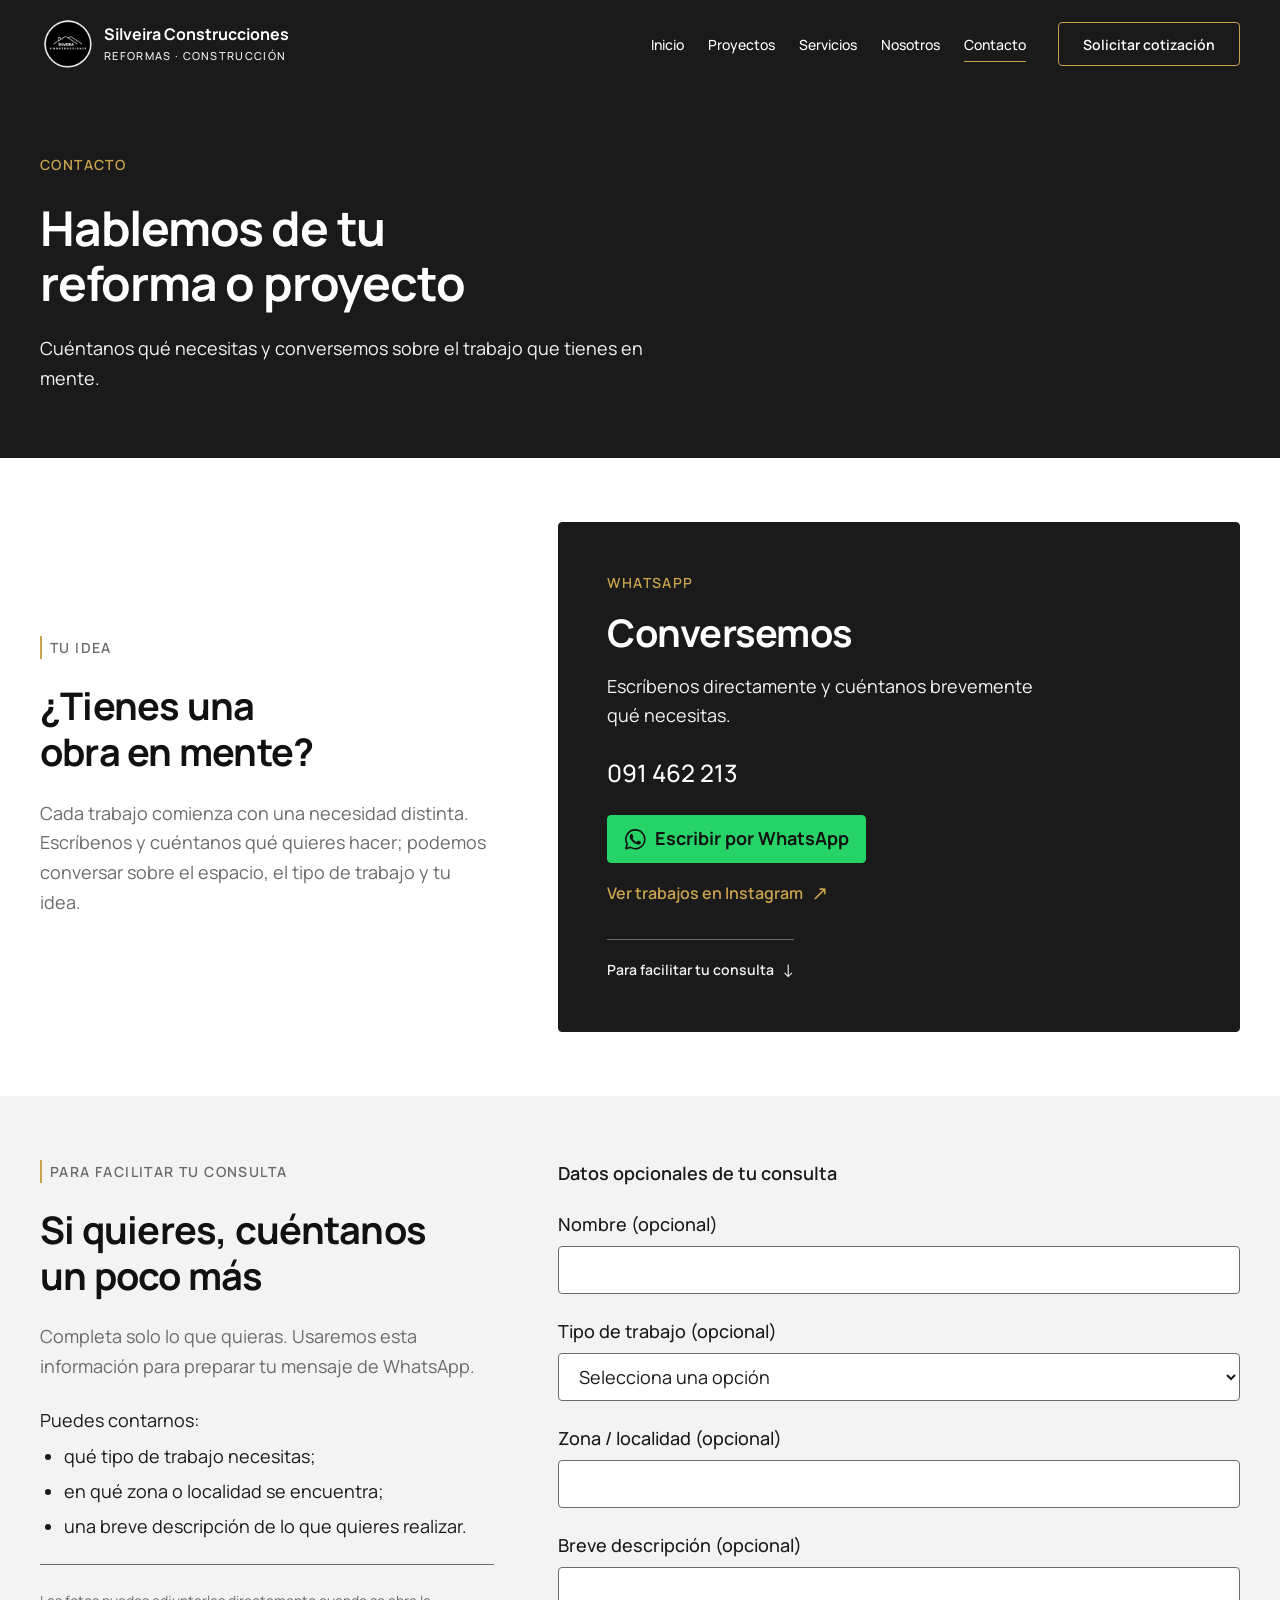
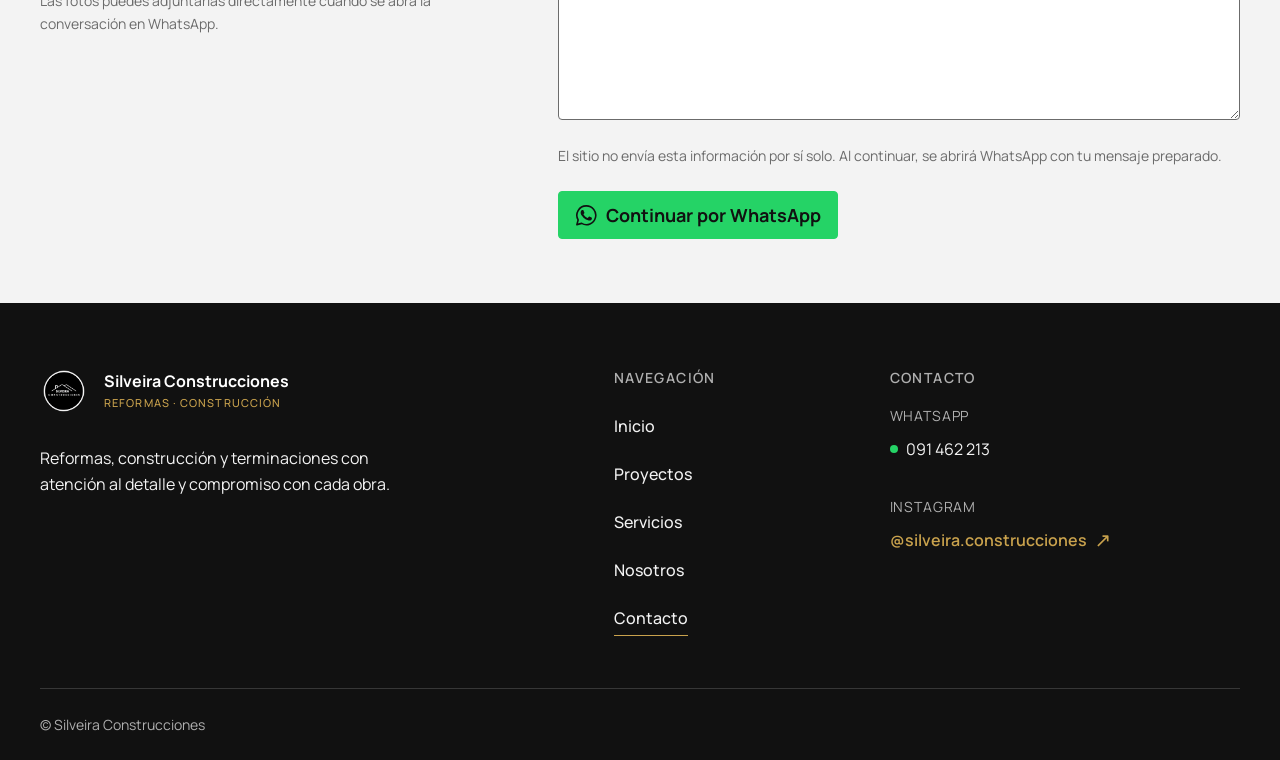
==== commit f7d1c09f: "feat: expand projects and finalize global site sections" ====
--- a/contacto/index.html
+++ b/contacto/index.html
@@ -131,24 +131,44 @@
        PIE DE PÁGINA
   ========================= -->
   <footer class="site-footer">
-    <a class="site-brand" href="../">Silveira Construcciones</a>
-    <nav aria-label="Navegación del pie de página">
-      <ul class="footer-nav-list">
-        <li><a href="../">Inicio</a></li>
-        <li><a href="../proyectos/">Proyectos</a></li>
-        <li><a href="../servicios/">Servicios</a></li>
-        <li><a href="../#nosotros">Nosotros</a></li>
-        <li><a href="../contacto/" aria-current="page">Contacto</a></li>
-      </ul>
-    </nav>
-    <div class="footer-contact">
-      <a href="../contacto/">Contacto y cotizaciones</a>
-      <!-- Pendiente: incorporar los datos de contacto verificados en un elemento address. -->
+    <div class="container site-footer__inner">
+      <div class="site-footer__main">
+        <div class="site-footer__brand-column">
+          <a class="site-footer__brand" href="../" aria-label="Silveira Construcciones — Inicio">
+            <img class="site-footer__brand-logo" src="../images/brand/silveira-logo.png" alt="">
+            <span class="site-footer__brand-text">
+              <span class="site-footer__brand-name">Silveira Construcciones</span>
+              <span class="site-footer__brand-tagline">REFORMAS · CONSTRUCCIÓN</span>
+            </span>
+          </a>
+          <p class="site-footer__description">Reformas, construcción y terminaciones con atención al detalle y compromiso con cada obra.</p>
+        </div>
+        <nav class="site-footer__nav" aria-label="Navegación del pie de página">
+          <h2 class="site-footer__column-title">NAVEGACIÓN</h2>
+          <ul class="site-footer__nav-list">
+            <li><a class="site-footer__nav-link" href="../">Inicio</a></li>
+            <li><a class="site-footer__nav-link" href="../proyectos/">Proyectos</a></li>
+            <li><a class="site-footer__nav-link" href="../servicios/">Servicios</a></li>
+            <li><a class="site-footer__nav-link" href="../#nosotros">Nosotros</a></li>
+            <li><a class="site-footer__nav-link" href="../contacto/" aria-current="page">Contacto</a></li>
+          </ul>
+        </nav>
+        <div class="site-footer__contact">
+          <h2 class="site-footer__column-title">CONTACTO</h2>
+          <address class="site-footer__contact-details">
+            <div class="site-footer__contact-group">
+              <p class="site-footer__contact-label">WHATSAPP</p>
+              <a class="site-footer__whatsapp" href="https://wa.me/59891462213?text=Hola%2C%20vengo%20desde%20el%20sitio%20web%20de%20Silveira%20Construcciones%20y%20me%20gustar%C3%ADa%20consultar%20por%20mi%20reforma%2Fproyecto." target="_blank" rel="noopener noreferrer">091 462 213</a>
+            </div>
+            <div class="site-footer__contact-group">
+              <p class="site-footer__contact-label">INSTAGRAM</p>
+              <a class="site-footer__instagram" href="https://www.instagram.com/silveira.construcciones/" target="_blank" rel="noopener noreferrer">@silveira.construcciones <span aria-hidden="true">↗</span></a>
+            </div>
+          </address>
+        </div>
+      </div>
+      <p class="site-footer__bottom">&copy; Silveira Construcciones</p>
     </div>
-    <div class="footer-social">
-      <!-- Pendiente: incorporar el enlace al perfil real de Instagram una vez confirmada su URL. -->
-    </div>
-    <p class="copyright"><small>&copy; Silveira Construcciones</small></p>
   </footer>
 </body>
 </html>
--- a/css/style.css
+++ b/css/style.css
@@ -1902,3 +1902,308 @@
     gap: var(--space-3xl);
   }
 }
+
+/* =========================
+   CTA FINAL Y FOOTER GLOBAL
+========================= */
+.contact-cta {
+  padding-block: var(--section-spacing);
+  background-color: var(--color-projects-background);
+}
+
+.contact-cta__inner {
+  display: grid;
+  gap: var(--space-lg);
+}
+
+.contact-cta__content {
+  display: grid;
+  gap: var(--space-md);
+  min-width: 0;
+}
+
+.contact-cta__eyebrow {
+  color: color-mix(in srgb, var(--color-gold-dark) 65%, var(--color-black));
+  font-size: var(--font-size-small);
+  font-weight: 600;
+  letter-spacing: 0.1em;
+}
+
+.contact-cta__description {
+  max-width: 55ch;
+  color: color-mix(in srgb, var(--color-gray) 90%, var(--color-black));
+}
+
+.contact-cta__link {
+  justify-self: start;
+  align-self: end;
+  border-color: var(--color-black);
+  background-color: var(--color-black);
+  color: var(--color-white);
+}
+
+.contact-cta__link span {
+  flex-shrink: 0;
+  font-size: 1.25em;
+  font-weight: 400;
+  transition: transform var(--transition-fast);
+}
+
+.contact-cta__link:focus-visible span {
+  transform: translateX(var(--space-xs));
+}
+
+.site-footer {
+  padding-block: var(--section-spacing) var(--space-lg);
+  background-color: var(--color-black);
+  color: var(--color-light-gray);
+  font-size: 1rem;
+}
+
+.site-footer__inner,
+.site-footer__main {
+  display: grid;
+  gap: var(--space-2xl);
+}
+
+.site-footer__main {
+  grid-template-columns: minmax(0, 1fr);
+  align-items: start;
+}
+
+.site-footer__brand-column,
+.site-footer__nav,
+.site-footer__contact {
+  min-width: 0;
+}
+
+.site-footer__brand {
+  display: inline-flex;
+  align-items: center;
+  gap: var(--space-md);
+  max-width: 100%;
+  text-decoration: none;
+}
+
+.site-footer__brand-logo {
+  flex-shrink: 0;
+  width: 3rem;
+  height: auto;
+  max-height: 3rem;
+  object-fit: contain;
+}
+
+.site-footer__brand-text {
+  display: grid;
+  gap: var(--space-xs);
+  min-width: 0;
+}
+
+.site-footer__brand-name {
+  color: var(--color-white);
+  font-weight: 700;
+  line-height: 1.25;
+}
+
+.site-footer__brand-tagline {
+  color: var(--color-gold);
+  font-size: 0.6875rem;
+  font-weight: 500;
+  letter-spacing: 0.1em;
+}
+
+.site-footer__description {
+  max-width: 36ch;
+  margin-block-start: var(--space-lg);
+}
+
+.site-footer__column-title,
+.site-footer__contact-label,
+.site-footer__bottom {
+  color: color-mix(in srgb, var(--color-light-gray) 70%, var(--color-black));
+  font-size: var(--font-size-small);
+}
+
+.site-footer__column-title {
+  margin-block-end: var(--space-md);
+  font-weight: 600;
+  line-height: 1.5;
+  letter-spacing: 0.1em;
+}
+
+.site-footer__nav-list {
+  display: grid;
+  gap: var(--space-xs);
+  padding: 0;
+  list-style: none;
+}
+
+.site-footer__nav-link {
+  position: relative;
+  display: inline-flex;
+  align-items: center;
+  min-height: 2.75rem;
+  max-width: 100%;
+  font-weight: 500;
+  text-decoration: none;
+  transition: color var(--transition-fast);
+}
+
+.site-footer__nav-link::after {
+  content: "";
+  position: absolute;
+  inset-inline: 0;
+  inset-block-end: var(--space-xs);
+  height: 1px;
+  background-color: var(--color-gold);
+  transform: scaleX(0);
+  transform-origin: left;
+  transition: transform var(--transition-fast);
+}
+
+.site-footer__nav-link[aria-current="page"]::after,
+.site-footer__nav-link:focus-visible::after {
+  transform: scaleX(1);
+}
+
+.site-footer__contact-details {
+  display: grid;
+  gap: var(--space-lg);
+  font-style: normal;
+}
+
+.site-footer__contact-label {
+  letter-spacing: 0.06em;
+}
+
+.site-footer__whatsapp,
+.site-footer__instagram {
+  display: inline-flex;
+  align-items: center;
+  gap: var(--space-sm);
+  min-height: 2.75rem;
+  max-width: 100%;
+  text-decoration: none;
+  transition:
+    color var(--transition-fast),
+    text-decoration-color var(--transition-fast);
+}
+
+.site-footer__whatsapp::before {
+  content: "";
+  flex-shrink: 0;
+  width: var(--space-sm);
+  height: var(--space-sm);
+  border-radius: 50%;
+  background-color: #25d366;
+}
+
+.site-footer__instagram {
+  color: var(--color-gold);
+  font-weight: 600;
+}
+
+.site-footer__instagram span {
+  flex-shrink: 0;
+  font-size: 1.25em;
+  font-weight: 400;
+  transition: transform var(--transition-fast);
+}
+
+.site-footer a:focus-visible {
+  outline-color: var(--color-gold);
+  box-shadow: none;
+}
+
+.site-footer__nav-link:focus-visible,
+.site-footer__whatsapp:focus-visible,
+.site-footer__instagram:focus-visible {
+  color: var(--color-white);
+}
+
+.site-footer__whatsapp:focus-visible,
+.site-footer__instagram:focus-visible {
+  text-decoration-line: underline;
+  text-decoration-color: currentColor;
+}
+
+.site-footer__instagram:focus-visible span {
+  transform: translate(var(--space-xs), calc(var(--space-xs) * -1));
+}
+
+.site-footer__bottom {
+  padding-block-start: var(--space-lg);
+  border-block-start: 1px solid color-mix(in srgb, var(--color-white) 16%, transparent);
+}
+
+@media (hover: hover) and (pointer: fine) {
+  .contact-cta__link:hover {
+    border-color: var(--color-gold);
+    background-color: var(--color-gold);
+    color: var(--color-black);
+  }
+
+  .contact-cta__link:hover span {
+    transform: translateX(var(--space-xs));
+  }
+
+  .site-footer__nav-link:hover,
+  .site-footer__whatsapp:hover,
+  .site-footer__instagram:hover {
+    color: var(--color-white);
+  }
+
+  .site-footer__nav-link:hover::after {
+    transform: scaleX(1);
+  }
+
+  .site-footer__whatsapp:hover,
+  .site-footer__instagram:hover {
+    text-decoration-line: underline;
+    text-decoration-color: currentColor;
+  }
+
+  .site-footer__instagram:hover span {
+    transform: translate(var(--space-xs), calc(var(--space-xs) * -1));
+  }
+}
+
+.contact-cta__link:active {
+  border-color: var(--color-gold-dark);
+  background-color: var(--color-gold-dark);
+  color: var(--color-black);
+}
+
+@media (prefers-reduced-motion: reduce) {
+  .contact-cta__link:hover span,
+  .contact-cta__link:focus-visible span,
+  .site-footer__instagram:hover span,
+  .site-footer__instagram:focus-visible span {
+    transform: none;
+  }
+}
+
+@media (min-width: 48rem) {
+  .site-footer__main {
+    grid-template-columns: repeat(2, minmax(0, 1fr));
+  }
+
+  .site-footer__brand-column {
+    grid-column: 1 / -1;
+  }
+}
+
+@media (min-width: 64rem) {
+  .contact-cta__inner {
+    grid-template-columns: minmax(0, 2fr) minmax(0, 1fr);
+    gap: var(--space-2xl);
+  }
+
+  .site-footer__main {
+    grid-template-columns: minmax(0, 1.5fr) minmax(0, 0.65fr) minmax(0, 1fr);
+  }
+
+  .site-footer__brand-column {
+    grid-column: auto;
+  }
+}
